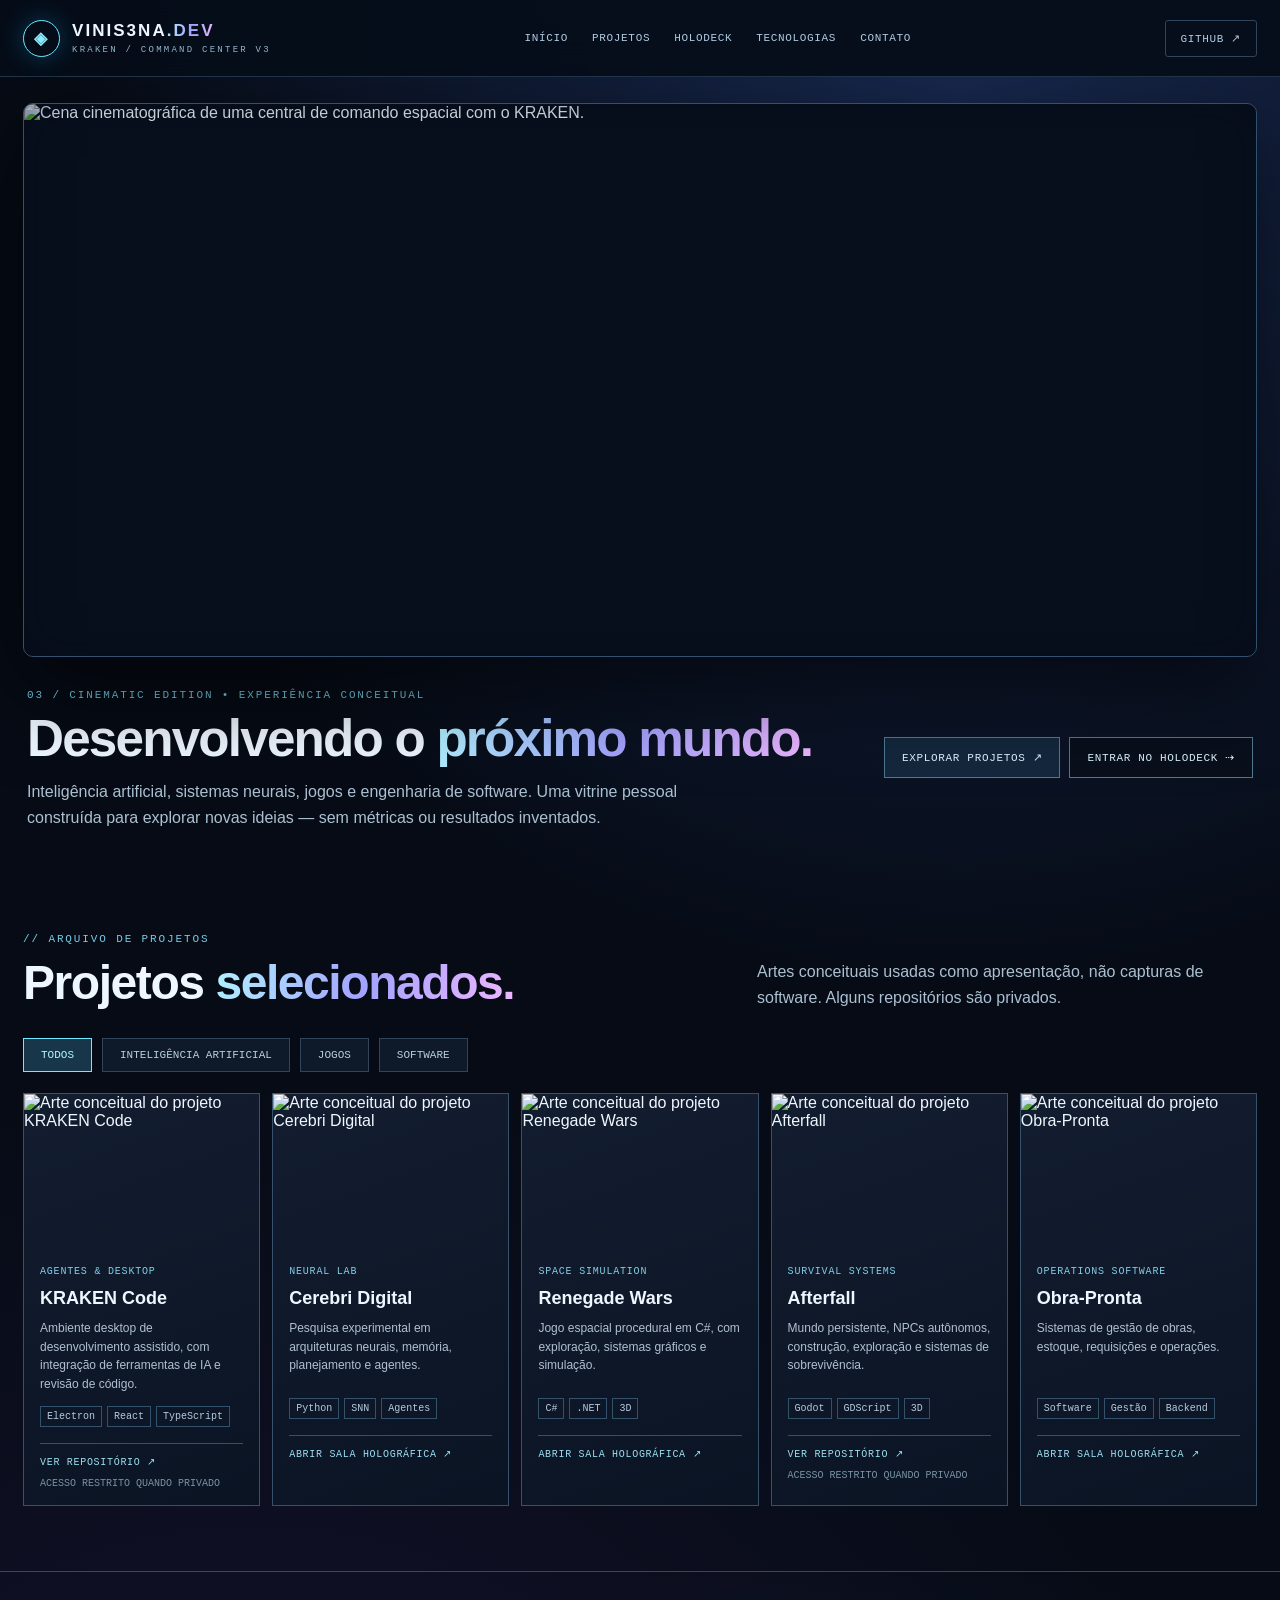
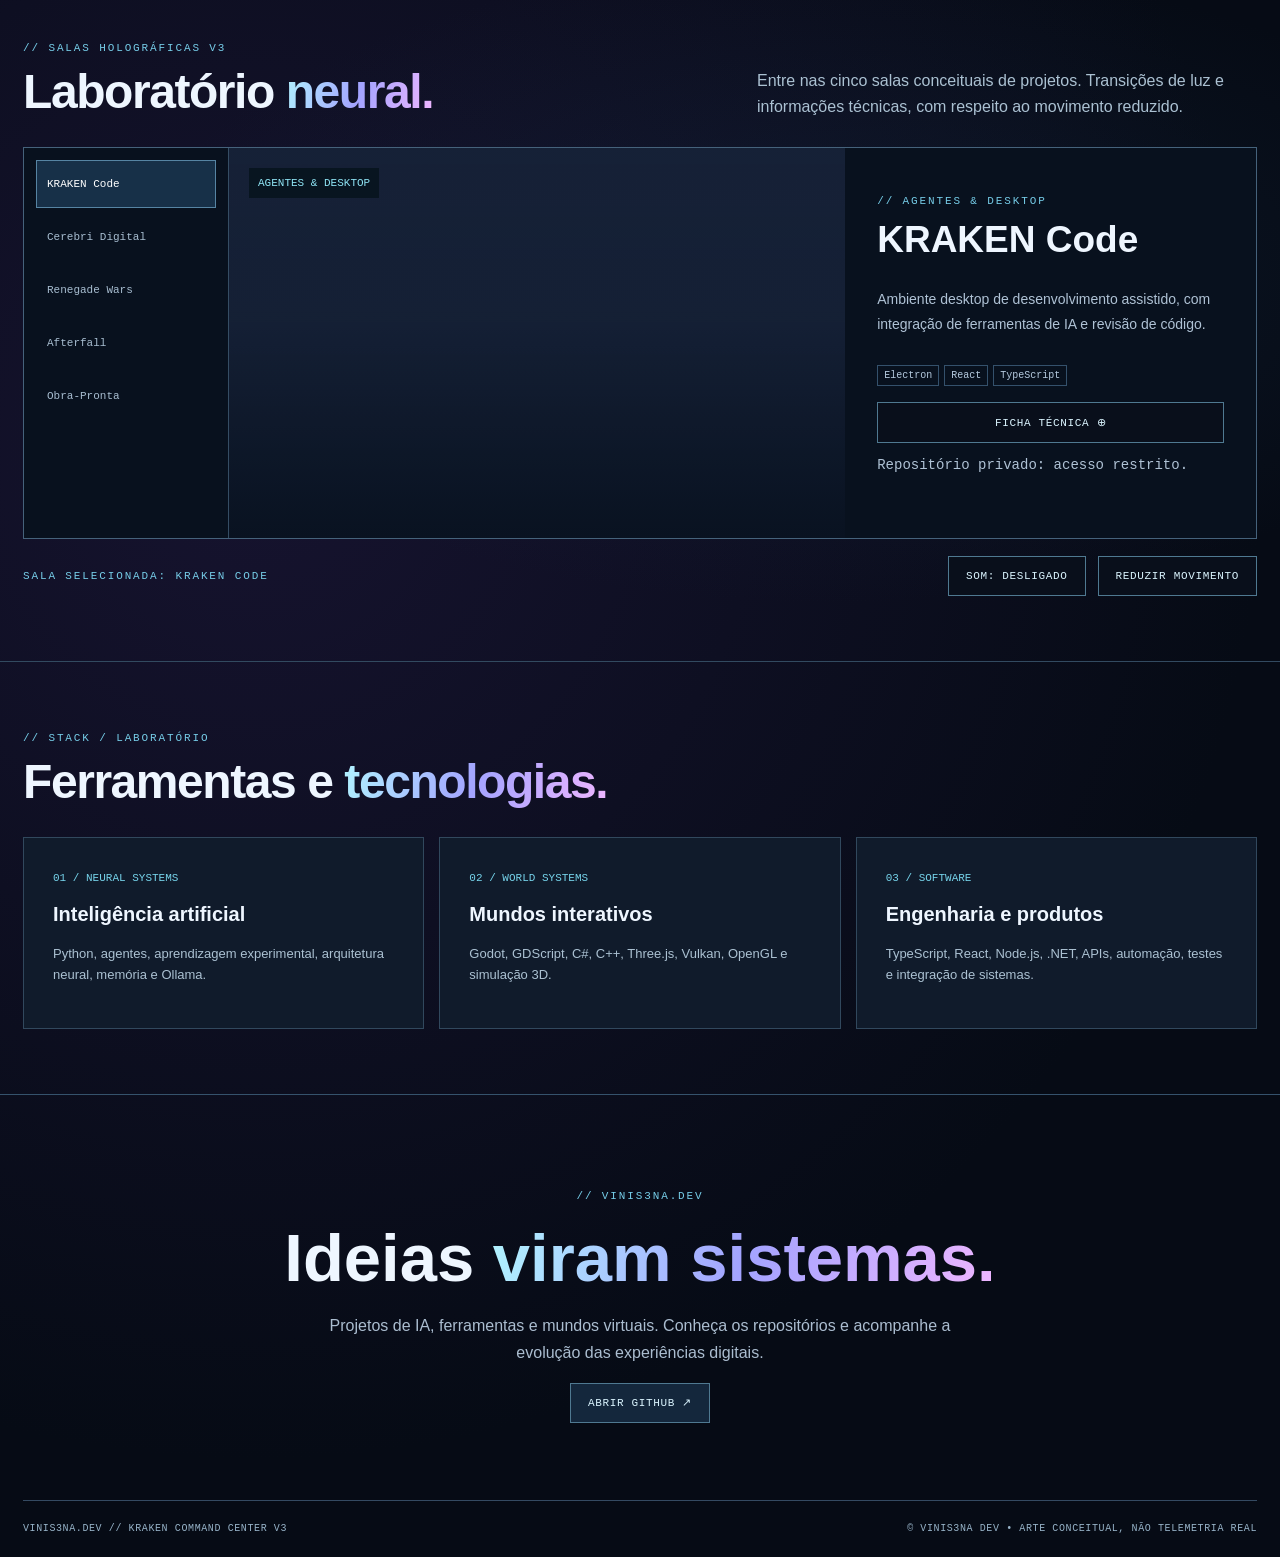
==== docs/index.html @ d43cd7e8 "feat(v3): publish cinematic command center site in isolated docs folder" ====
<!doctype html>
<html lang="pt-BR">
<head>
<meta charset="utf-8"><meta name="viewport" content="width=device-width,initial-scale=1">
<meta name="theme-color" content="#050a14">
<meta name="description" content="VINIS3NA.DEV — KRAKEN Command Center V3. Inteligência artificial, software e mundos 3D.">
<meta property="og:title" content="VINIS3NA.DEV // KRAKEN Command Center V3">
<meta property="og:description" content="Portfólio cinematográfico: IA, sistemas neurais, jogos e software.">
<title>VINIS3NA.DEV // KRAKEN Command Center V3</title>
<style>
:root{color-scheme:dark;--bg:#060b15;--glass:#0d1726e9;--edge:#30445c;--ink:#eef6ff;--muted:#abc1d2;--a:#6ceaff;--b:#af84ff;--mono:ui-monospace,SFMono-Regular,Consolas,monospace}
*{box-sizing:border-box}html{scroll-behavior:smooth}body{margin:0;font-family:Inter,Segoe UI,Arial,sans-serif;color:var(--ink);background:radial-gradient(circle at 75% 3%,#182950 0,transparent 28%),radial-gradient(circle at 20% 65%,#16132f,transparent 44%),var(--bg);overflow-x:hidden}a{color:inherit;text-decoration:none}button,input{font:inherit}button{cursor:pointer}button:focus-visible,a:focus-visible,input:focus-visible{outline:2px solid var(--a);outline-offset:4px}img{display:block;max-width:100%}.wrap{max-width:1240px;width:calc(100% - 46px);margin:auto}.skip{position:absolute;left:-10000px;top:0}.skip:focus{left:16px;top:16px;background:#182e40;z-index:50;padding:10px}.topbar{position:sticky;top:0;z-index:20;border-bottom:1px solid #3d5e7c7a;background:#060d19ed;backdrop-filter:blur(18px)}.bar{height:76px;display:flex;align-items:center;justify-content:space-between;gap:16px}.brand{display:flex;align-items:center;gap:12px;letter-spacing:.12em;font-weight:800;font-size:17px}.brandmark{width:37px;height:37px;border:1px solid var(--a);border-radius:50%;display:grid;place-items:center;color:#8aecff;box-shadow:0 0 23px #129bcf55}.brand small{display:block;font:9px var(--mono);letter-spacing:.25em;color:#93b5cb;margin-top:4px}.links{display:flex;align-items:center;gap:24px}.links a,.ghlink{font:11px var(--mono);letter-spacing:.06em;color:#b1cbe1}.links a:hover,.ghlink:hover{color:var(--a)}.ghlink{border:1px solid var(--edge);border-radius:3px;padding:11px 15px}.mobilemenu{display:none;background:transparent;border:1px solid var(--edge);color:var(--ink);padding:9px 12px}.intro{position:relative;padding:26px 0 0}.hero-art{position:relative;overflow:hidden;border:1px solid #325070;border-radius:10px;background:#070f1d;box-shadow:0 30px 90px #0009}.hero-art img{width:100%;height:auto;object-fit:cover}.hero-art:after{content:"";position:absolute;pointer-events:none;inset:0;box-shadow:inset 0 0 45px #05091688}.scanner{position:absolute;top:0;height:2px;left:-30%;width:30%;background:linear-gradient(90deg,transparent,#9ceaff,transparent);filter:drop-shadow(0 0 10px #83eaff);animation:scan 9s linear infinite;opacity:.7}@keyframes scan{to{left:110%}}.hero-description{display:flex;gap:28px;align-items:center;justify-content:space-between;padding:27px 4px 32px}.overline{font:11px var(--mono);color:#76cde8;letter-spacing:.17em}.hero-description h1{font-size:clamp(27px,4vw,53px);line-height:1.07;margin:10px 0 12px;letter-spacing:-.035em}.gradient{background:linear-gradient(105deg,#b1f3ff,#a3a3ff,#efb6ff);color:transparent;background-clip:text}.hero-description p{color:var(--muted);max-width:660px;line-height:1.65;margin:0}.buttons{display:flex;gap:9px;flex-shrink:0;flex-wrap:wrap}.btn{border:1px solid #4f7991;color:#dbf5ff;background:#14273c;padding:13px 17px;font:11px var(--mono);letter-spacing:.06em;transition:background .2s,transform .2s}.btn:hover{background:#26435f;transform:translateY(-2px)}.btn.secondary{background:#090f1b}.section{padding:65px 0}.section-heading{display:flex;align-items:end;justify-content:space-between;gap:20px;margin-bottom:28px}.section-heading h2{font-size:clamp(30px,4vw,48px);margin:9px 0 0;letter-spacing:-.03em}.section-heading p{color:var(--muted);max-width:500px;line-height:1.6;margin:0}.filters{display:flex;flex-wrap:wrap;gap:10px;margin-bottom:21px}.filter{background:#0e1a2a;border:1px solid var(--edge);color:#b9cfdd;font:11px var(--mono);padding:10px 17px}.filter.active{border-color:var(--a);color:#b6f6ff;background:#17364a}.projects{display:grid;grid-template-columns:repeat(5,minmax(0,1fr));gap:12px}.project{min-width:0;border:1px solid #35516c;background:linear-gradient(160deg,#131d30,#0b1423);overflow:hidden;transition:transform .4s,border-color .4s,box-shadow .4s}.project:hover{transform:translateY(-8px);border-color:#85c9ed;box-shadow:0 18px 55px #0009}.project[hidden]{display:none}.project img{height:150px;width:100%;object-fit:cover;object-position:center 25%;filter:saturate(.88);transition:transform 1s}.project:hover img{transform:scale(1.045)}.pcontent{padding:16px}.pcontent small{font:10px var(--mono);color:#83cde6;letter-spacing:.08em}.pcontent h3{font-size:18px;line-height:1.15;margin:10px 0}.pcontent p{min-height:66px;font-size:12px;line-height:1.55;color:#b0c0d0;margin:0}.tags{display:flex;gap:5px;flex-wrap:wrap;margin:13px 0 16px}.tags span{font:10px var(--mono);border:1px solid #34516c;padding:4px 6px;color:#b6cbe0}.projaction{display:block;width:100%;border:0;border-top:1px solid #375065;padding:12px 0 0;text-align:left;color:#9bdef1;background:transparent;font:10px var(--mono);letter-spacing:.07em}.projaction:hover{color:white}.notice{color:#7892a4;font:10px var(--mono);margin-top:10px}.holodeck{border-block:1px solid #324a60;background:radial-gradient(ellipse at 65% 45%,#182e4a55,transparent 60%)}.lab{display:grid;grid-template-columns:205px minmax(0,1fr);border:1px solid #45627b;background:#08111e;overflow:hidden}.tabs{display:flex;flex-direction:column;padding:12px;border-right:1px solid #354d64;gap:5px}.tab{border:1px solid transparent;color:#a8bed1;text-align:left;background:transparent;padding:17px 10px;font:11px var(--mono)}.tab[aria-pressed=true]{border-color:#5684a3;background:#173048;color:white}.stage{display:grid;grid-template-columns:1.2fr .8fr;min-height:390px}.stage-art{background:#18233a center/cover;position:relative;overflow:hidden;transition:filter .6s}.stage-art:after{content:"";position:absolute;inset:0;background:linear-gradient(0deg,#08111fe8,transparent 55%);pointer-events:none}.stage-art .stamp{position:absolute;top:20px;left:20px;z-index:1;font:11px var(--mono);background:#05131cd1;padding:9px;color:#8fe5f5}.stage-copy{padding:32px;display:flex;flex-direction:column;justify-content:center}.stage-copy h3{font-size:clamp(25px,3vw,37px);margin:12px 0}.stage-copy p{font-size:14px;line-height:1.8;color:#afc2d5}.controls{margin-top:17px;display:flex;align-items:center;gap:12px;flex-wrap:wrap}.controls .overline{margin-right:auto}.techs{display:grid;grid-template-columns:repeat(3,1fr);gap:15px}.tech{background:#101b2b;border:1px solid #31485d;padding:29px}.tech h3{font-size:20px;margin:18px 0}.tech p{color:var(--muted);font-size:13px;line-height:1.6}.tech code{font:11px var(--mono);color:#76d4eb}.contact{text-align:center;padding:90px 0;border-top:1px solid #35526c}.contact h2{font-size:clamp(35px,6vw,67px);margin:16px 0}.contact p{max-width:640px;line-height:1.7;color:#abbdd0;margin:0 auto 26px}.footer{border-top:1px solid #344a62;padding:22px 0;display:flex;justify-content:space-between;gap:16px;flex-wrap:wrap;font:10px var(--mono);letter-spacing:.06em;color:#97b3c8}.dialog{background:#091422;color:var(--ink);border:1px solid #5d849f;box-shadow:0 25px 90px #000d;max-width:min(650px,calc(100vw - 30px));padding:27px}.dialog::backdrop{background:#02070de8}.dialog h2{font-size:27px}.dialog p{line-height:1.75;color:#bdd0de}.dialog li{padding:3px 0}.hidden{display:none!important}.sr{position:absolute;width:1px;height:1px;overflow:hidden;clip-path:inset(50%)}.effectoff *{animation:none!important;transition:none!important;scroll-behavior:auto!important}
@media(max-width:1100px){.projects{grid-template-columns:repeat(3,1fr)}.project img{height:190px}.pcontent p{min-height:48px}.links{gap:13px}}
@media(max-width:760px){.wrap{width:calc(100% - 28px)}.bar{height:66px}.mobilemenu{display:block}.links{display:none;position:absolute;top:66px;left:0;right:0;background:#0a1524;padding:22px;flex-direction:column;align-items:start;border-bottom:1px solid var(--edge)}.links.open{display:flex}.ghlink{display:none}.hero-description{align-items:start;flex-direction:column}.section{padding:48px 0}.projects{grid-template-columns:repeat(2,minmax(0,1fr))}.project img{height:150px}.pcontent p{min-height:70px}.section-heading{display:block}.section-heading p{margin-top:10px}.lab{grid-template-columns:1fr}.tabs{flex-direction:row;overflow:auto;border-right:0;border-bottom:1px solid #34516a}.tab{flex:0 0 auto}.stage{grid-template-columns:1fr}.stage-art{min-height:290px}.techs{grid-template-columns:1fr}}
@media(max-width:430px){.projects{grid-template-columns:1fr}.project img{height:230px}.pcontent p{min-height:auto}.buttons{width:100%}.buttons .btn{flex:1}.brand{font-size:14px}}
@media(prefers-reduced-motion:reduce){*,*:after,*:before{animation:none!important;transition:none!important;scroll-behavior:auto!important}}
</style>
</head>
<body>
<a class="skip" href="#projetos">Ir para os projetos</a>
<header class="topbar"><div class="wrap bar">
<a class="brand" href="#inicio"><span class="brandmark">◈</span><span>VINIS3NA<span class="gradient">.DEV</span><small>KRAKEN / COMMAND CENTER V3</small></span></a>
<nav class="links" id="mainnav" aria-label="Menu principal"><a href="#inicio">INÍCIO</a><a href="#projetos">PROJETOS</a><a href="#laboratorio">HOLODECK</a><a href="#tecnologias">TECNOLOGIAS</a><a href="#contato">CONTATO</a></nav>
<a class="ghlink" href="https://github.com/vinis3na-dev" rel="noopener noreferrer" target="_blank">GITHUB ↗</a>
<button class="mobilemenu" id="mobilemenu" aria-expanded="false" aria-controls="mainnav">☰ <span class="sr">Abrir menu</span></button>
</div></header>
<main>
<section id="inicio" class="intro wrap">
<div class="hero-art"><img src="https://raw.githubusercontent.com/vinis3na-dev/vinis3na-dev/main/assets/command-center-hero.jpg" alt="Cena cinematográfica de uma central de comando espacial com o KRAKEN." width="1920" height="860"><span class="scanner" aria-hidden="true"></span></div>
<div class="hero-description"><div><span class="overline">03 / CINEMATIC EDITION • EXPERIÊNCIA CONCEITUAL</span><h1>Desenvolvendo o <span class="gradient">próximo mundo.</span></h1><p>Inteligência artificial, sistemas neurais, jogos e engenharia de software. Uma vitrine pessoal construída para explorar novas ideias — sem métricas ou resultados inventados.</p></div><div class="buttons"><a class="btn" href="#projetos">EXPLORAR PROJETOS ↗</a><a class="btn secondary" href="#laboratorio">ENTRAR NO HOLODECK ⇢</a></div></div>
</section>
<section id="projetos" class="section wrap">
<div class="section-heading"><div><span class="overline">// ARQUIVO DE PROJETOS</span><h2>Projetos <span class="gradient">selecionados.</span></h2></div><p>Artes conceituais usadas como apresentação, não capturas de software. Alguns repositórios são privados.</p></div>
<div class="filters" role="group" aria-label="Filtrar projetos"><button class="filter active" data-filter="todos" aria-pressed="true">TODOS</button><button class="filter" data-filter="ia" aria-pressed="false">INTELIGÊNCIA ARTIFICIAL</button><button class="filter" data-filter="jogos" aria-pressed="false">JOGOS</button><button class="filter" data-filter="software" aria-pressed="false">SOFTWARE</button></div>
<div class="projects" id="projectlist"></div>
</section>
<section id="laboratorio" class="section holodeck">
<div class="wrap"><div class="section-heading"><div><span class="overline">// SALAS HOLOGRÁFICAS V3</span><h2>Laboratório <span class="gradient">neural.</span></h2></div><p>Entre nas cinco salas conceituais de projetos. Transições de luz e informações técnicas, com respeito ao movimento reduzido.</p></div>
<div class="lab"><div class="tabs" id="labtabs" role="group" aria-label="Selecionar sala"></div><div class="stage"><div class="stage-art" id="stageart" role="img" aria-label="Arte conceitual do projeto selecionado"><span class="stamp" id="stagestamp">01 / SYSTEM</span></div><div class="stage-copy"><span class="overline" id="stagetype">AI SYSTEM</span><h3 id="stagename">KRAKEN Code</h3><p id="stagedesc"></p><div class="tags" id="stagetags"></div><button class="btn secondary" id="detailsbtn">FICHA TÉCNICA ⊕</button><p class="notice" id="stagenote"></p></div></div></div>
<div class="controls"><span class="overline" role="status" id="status">INTERFACE CONCEITUAL PRONTA</span><button class="btn secondary" id="sound" aria-pressed="false">SOM: DESLIGADO</button><button class="btn secondary" id="motion" aria-pressed="false">REDUZIR MOVIMENTO</button></div>
</div></section>
<section id="tecnologias" class="section wrap"><div class="section-heading"><div><span class="overline">// STACK / LABORATÓRIO</span><h2>Ferramentas e <span class="gradient">tecnologias.</span></h2></div></div>
<div class="techs"><div class="tech"><code>01 / NEURAL SYSTEMS</code><h3>Inteligência artificial</h3><p>Python, agentes, aprendizagem experimental, arquitetura neural, memória e Ollama.</p></div><div class="tech"><code>02 / WORLD SYSTEMS</code><h3>Mundos interativos</h3><p>Godot, GDScript, C#, C++, Three.js, Vulkan, OpenGL e simulação 3D.</p></div><div class="tech"><code>03 / SOFTWARE</code><h3>Engenharia e produtos</h3><p>TypeScript, React, Node.js, .NET, APIs, automação, testes e integração de sistemas.</p></div></div></section>
<section id="contato" class="contact"><div class="wrap"><span class="overline">// VINIS3NA.DEV</span><h2>Ideias <span class="gradient">viram sistemas.</span></h2><p>Projetos de IA, ferramentas e mundos virtuais. Conheça os repositórios e acompanhe a evolução das experiências digitais.</p><a class="btn" href="https://github.com/vinis3na-dev" target="_blank" rel="noopener noreferrer">ABRIR GITHUB ↗</a></div></section>
</main>
<footer><div class="wrap footer"><span>VINIS3NA.DEV // KRAKEN COMMAND CENTER V3</span><span>© VINIS3NA DEV • ARTE CONCEITUAL, NÃO TELEMETRIA REAL</span></div></footer>
<dialog id="details" class="dialog" aria-labelledby="dialogtitle"><button class="btn secondary" id="closedialog" style="float:right">FECHAR ×</button><span class="overline">PROJECT ARCHIVE / V3</span><h2 id="dialogtitle">Projeto</h2><p id="dialogdesc"></p><h3>Principais tecnologias</h3><ul id="dialogfacts"></ul><p class="notice" id="dialognote"></p></dialog>
<script>
(function(){
'use strict';
const root='https://raw.githubusercontent.com/vinis3na-dev/vinis3na-dev/main/assets/';
const projects=[
 {id:'kraken',title:'KRAKEN Code',kind:'AGENTES & DESKTOP',type:'ia software',img:'card-kraken-code.jpg',desc:'Ambiente desktop de desenvolvimento assistido, com integração de ferramentas de IA e revisão de código.',tags:['Electron','React','TypeScript'],url:'https://github.com/vinis3na-dev/kraken-code',note:'Repositório privado: acesso restrito.'},
 {id:'cerebri',title:'Cerebri Digital',kind:'NEURAL LAB',type:'ia',img:'card-cerebri-digital.jpg',desc:'Pesquisa experimental em arquiteturas neurais, memória, planejamento e agentes.',tags:['Python','SNN','Agentes'],note:'Arte conceitual, sem telemetria em tempo real.'},
 {id:'renegade',title:'Renegade Wars',kind:'SPACE SIMULATION',type:'jogos',img:'card-renegade-wars.jpg',desc:'Jogo espacial procedural em C#, com exploração, sistemas gráficos e simulação.',tags:['C#','.NET','3D'],note:'Arte conceitual do projeto.'},
 {id:'afterfall',title:'Afterfall',kind:'SURVIVAL SYSTEMS',type:'jogos',img:'card-afterfall.jpg',desc:'Mundo persistente, NPCs autônomos, construção, exploração e sistemas de sobrevivência.',tags:['Godot','GDScript','3D'],url:'https://github.com/vinis3na-dev/AFTERFALL',note:'Repositório privado: acesso restrito.'},
 {id:'obras',title:'Obra-Pronta',kind:'OPERATIONS SOFTWARE',type:'software',img:'card-obra-pronta.jpg',desc:'Sistemas de gestão de obras, estoque, requisições e operações.',tags:['Software','Gestão','Backend'],note:'Arte conceitual do projeto.'}
];
const e=id=>document.getElementById(id);
const tags=p=>p.tags.map(t=>'<span>'+t+'</span>').join('');
const list=e('projectlist'), tabs=e('labtabs'), stage=e('stageart'), modal=e('details');
let current=projects[0],audio=null,sound=false,reduce=window.matchMedia('(prefers-reduced-motion: reduce)').matches;
const button=(name,label,action)=>{const b=document.createElement('button');b.className=name;b.textContent=label;b.addEventListener('click',action);return b;};
function pick(p){
 current=p;for(const t of tabs.querySelectorAll('.tab'))t.setAttribute('aria-pressed',String(t.dataset.id===p.id));
 stage.style.backgroundImage='linear-gradient(0deg,#04101e44,#04101e1f),url("'+root+p.img+'")';stage.setAttribute('aria-label','Arte conceitual: '+p.title);
 e('stagestamp').textContent=p.kind;e('stagetype').textContent='// '+p.kind;e('stagename').textContent=p.title;e('stagedesc').textContent=p.desc;e('stagetags').innerHTML=tags(p);e('stagenote').textContent=p.note;
 e('status').textContent='SALA SELECIONADA: '+p.title.toUpperCase();beep(420);
}
function beep(freq){if(!sound)return;try{audio=audio||new (window.AudioContext||window.webkitAudioContext)();const osc=audio.createOscillator(),gain=audio.createGain();osc.type='sine';osc.frequency.value=freq;gain.gain.setValueAtTime(.0001,audio.currentTime);gain.gain.exponentialRampToValueAtTime(.024,audio.currentTime+.02);gain.gain.exponentialRampToValueAtTime(.0001,audio.currentTime+.13);osc.connect(gain);gain.connect(audio.destination);osc.start();osc.stop(audio.currentTime+.14)}catch(_){}}
for(const p of projects){
 const card=document.createElement('article');card.className='project';card.dataset.type=p.type;
 const link=p.url?'<a class="projaction" href="'+p.url+'" target="_blank" rel="noopener noreferrer">VER REPOSITÓRIO ↗</a><div class="notice">ACESSO RESTRITO QUANDO PRIVADO</div>':'<button type="button" class="projaction" data-room="'+p.id+'">ABRIR SALA HOLOGRÁFICA ↗</button>';
 card.innerHTML='<img src="'+root+p.img+'" alt="Arte conceitual do projeto '+p.title+'" loading="lazy"><div class="pcontent"><small>'+p.kind+'</small><h3>'+p.title+'</h3><p>'+p.desc+'</p><div class="tags">'+tags(p)+'</div>'+link+'</div>';
 list.appendChild(card);
 const tab=button('tab',p.title,()=>pick(p));tab.dataset.id=p.id;tab.setAttribute('aria-pressed','false');tabs.appendChild(tab);
}
list.addEventListener('click',event=>{const b=event.target.closest('[data-room]');if(!b)return;const p=projects.find(x=>x.id===b.dataset.room);if(p){pick(p);e('laboratorio').scrollIntoView({behavior:reduce?'auto':'smooth'})}});
for(const b of document.querySelectorAll('.filter'))b.addEventListener('click',()=>{const t=b.dataset.filter;for(const x of document.querySelectorAll('.filter')){x.classList.toggle('active',x===b);x.setAttribute('aria-pressed',String(x===b))}for(const c of list.children)c.hidden=t!=='todos'&&!c.dataset.type.split(' ').includes(t)});
e('detailsbtn').addEventListener('click',()=>{e('dialogtitle').textContent=current.title;e('dialogdesc').textContent=current.desc;e('dialogfacts').replaceChildren(...current.tags.map(t=>{const li=document.createElement('li');li.textContent=t;return li}));e('dialognote').textContent=current.note;modal.showModal();beep(570)});
e('closedialog').addEventListener('click',()=>modal.close());modal.addEventListener('click',event=>{if(event.target===modal)modal.close()});
e('sound').addEventListener('click',()=>{sound=!sound;e('sound').textContent='SOM: '+(sound?'LIGADO':'DESLIGADO');e('sound').setAttribute('aria-pressed',String(sound));beep(510)});
function setMotion(v){reduce=v;document.body.classList.toggle('effectoff',v);e('motion').textContent=v?'MOVIMENTO REDUZIDO':'REDUZIR MOVIMENTO';e('motion').setAttribute('aria-pressed',String(v))}
e('motion').addEventListener('click',()=>setMotion(!reduce));setMotion(reduce);
e('mobilemenu').addEventListener('click',()=>{const nav=e('mainnav');const opened=nav.classList.toggle('open');e('mobilemenu').setAttribute('aria-expanded',String(opened))});
for(const a of e('mainnav').querySelectorAll('a'))a.addEventListener('click',()=>{e('mainnav').classList.remove('open');e('mobilemenu').setAttribute('aria-expanded','false')});
pick(projects[0]);
})();
</script>
</body>
</html>
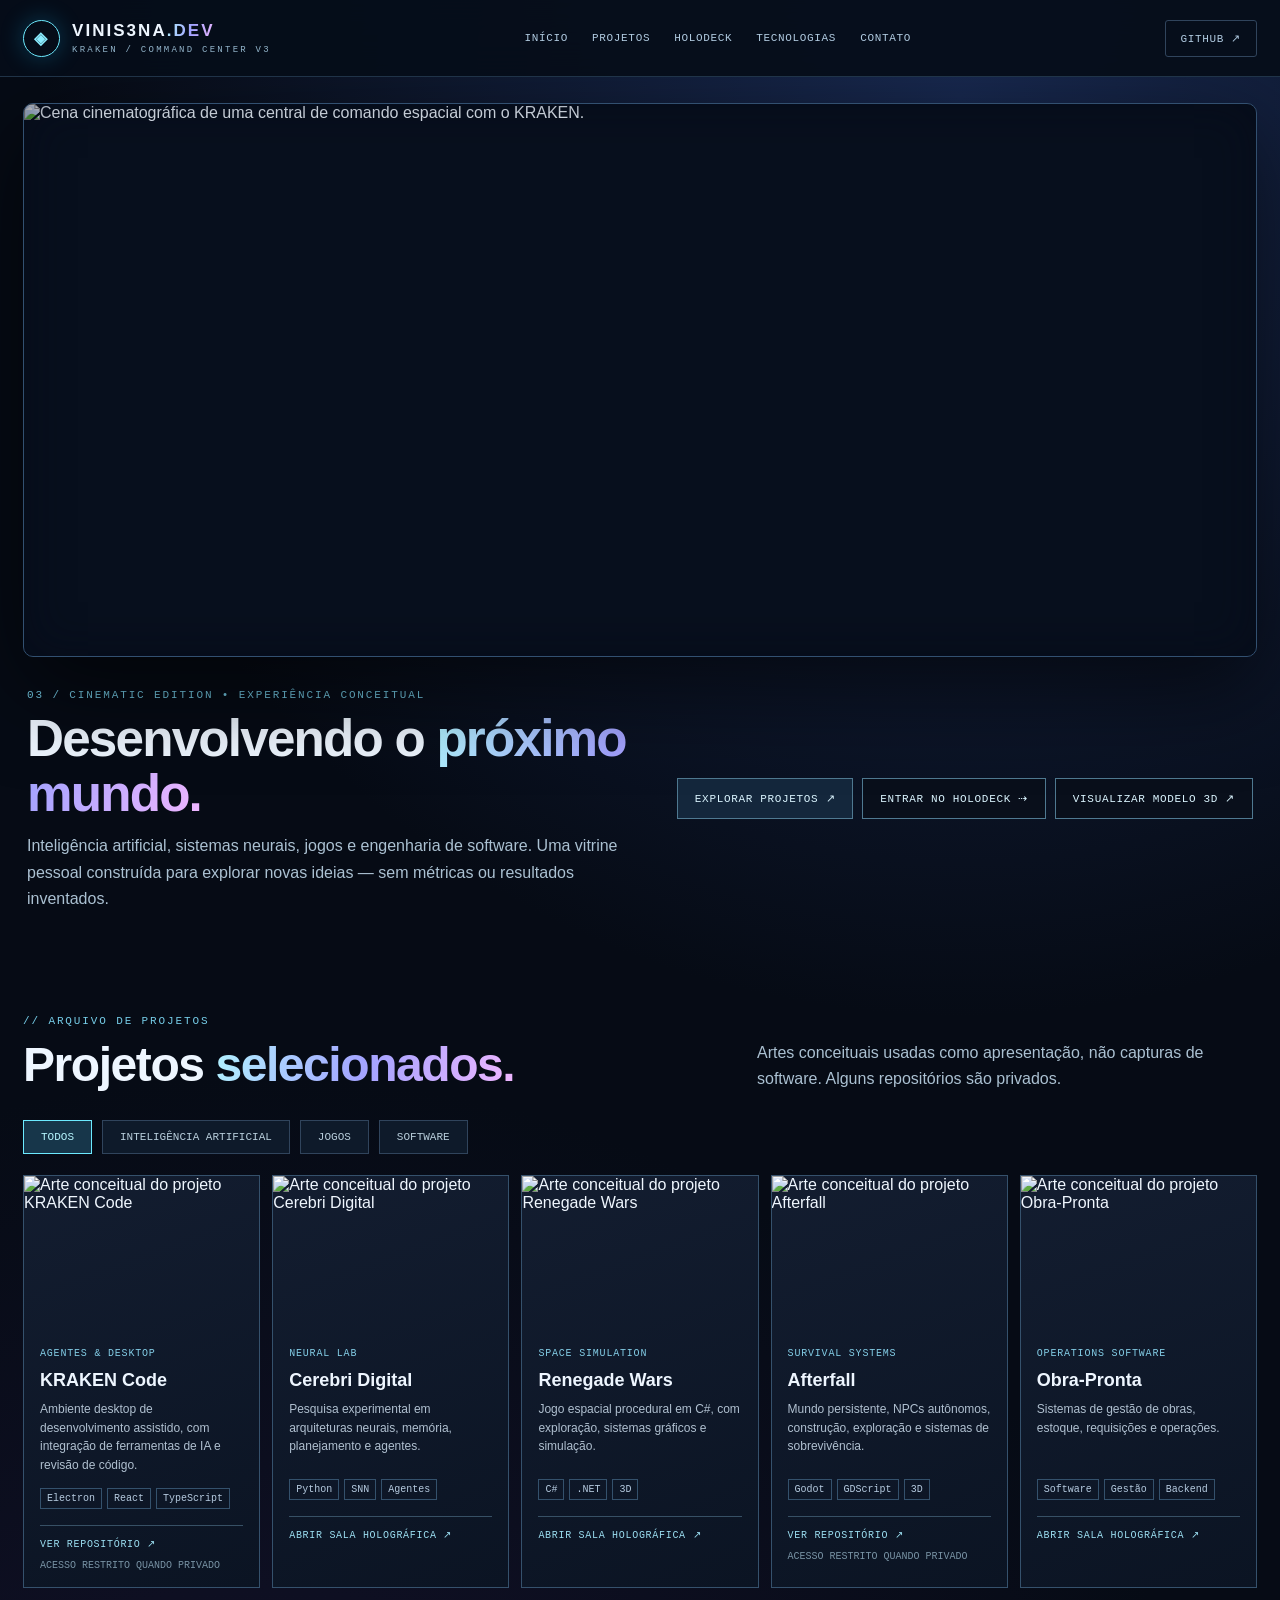
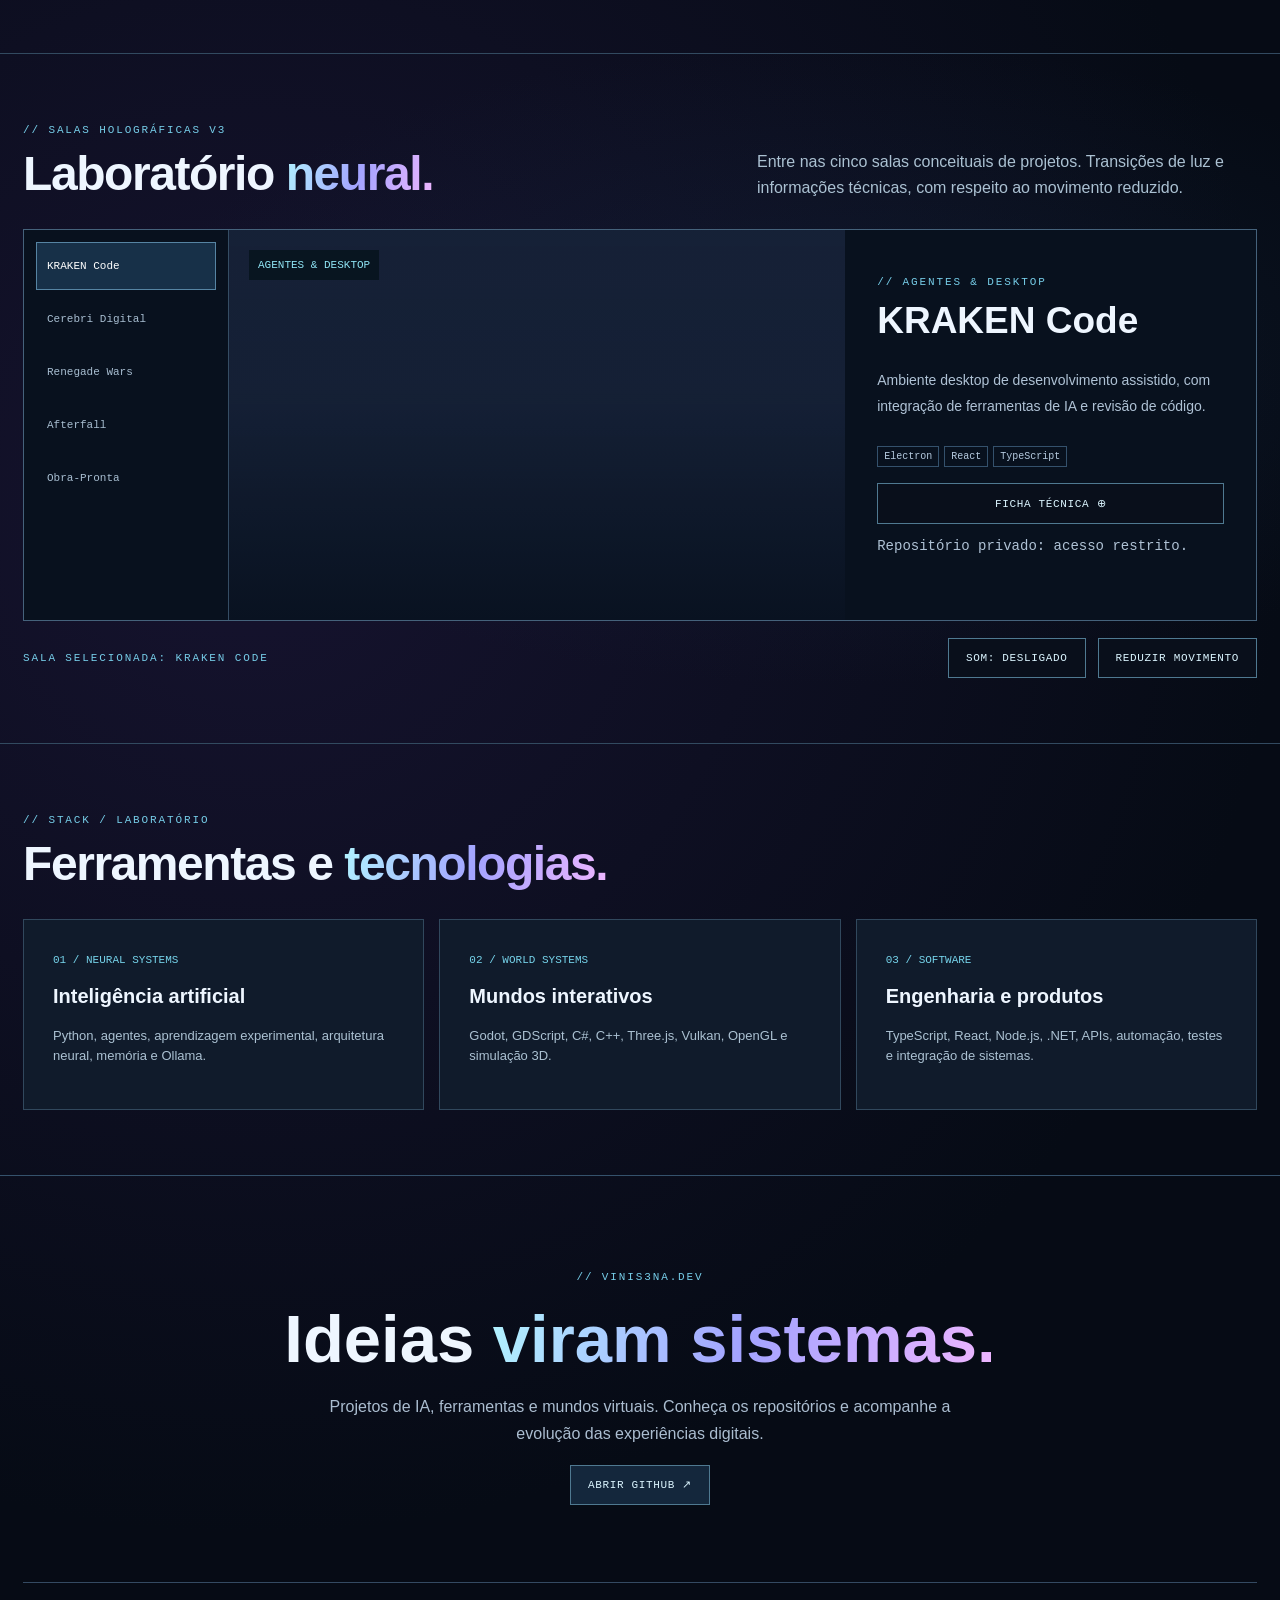
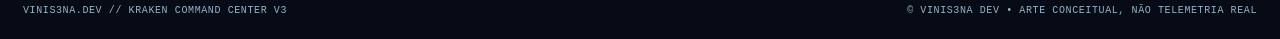
==== commit 2c43d7d6: "feat(v3): restore optional procedural 3D Kraken viewer with graceful fallback" ====
--- a/docs/index.html
+++ b/docs/index.html
@@ -14,6 +14,8 @@
 @media(max-width:760px){.wrap{width:calc(100% - 28px)}.bar{height:66px}.mobilemenu{display:block}.links{display:none;position:absolute;top:66px;left:0;right:0;background:#0a1524;padding:22px;flex-direction:column;align-items:start;border-bottom:1px solid var(--edge)}.links.open{display:flex}.ghlink{display:none}.hero-description{align-items:start;flex-direction:column}.section{padding:48px 0}.projects{grid-template-columns:repeat(2,minmax(0,1fr))}.project img{height:150px}.pcontent p{min-height:70px}.section-heading{display:block}.section-heading p{margin-top:10px}.lab{grid-template-columns:1fr}.tabs{flex-direction:row;overflow:auto;border-right:0;border-bottom:1px solid #34516a}.tab{flex:0 0 auto}.stage{grid-template-columns:1fr}.stage-art{min-height:290px}.techs{grid-template-columns:1fr}}
 @media(max-width:430px){.projects{grid-template-columns:1fr}.project img{height:230px}.pcontent p{min-height:auto}.buttons{width:100%}.buttons .btn{flex:1}.brand{font-size:14px}}
 @media(prefers-reduced-motion:reduce){*,*:after,*:before{animation:none!important;transition:none!important;scroll-behavior:auto!important}}
+
+.viewer3d{background:#071321;color:#eaf4ff;border:1px solid #6086a4;box-shadow:0 24px 85px #000d;width:min(900px,calc(100vw - 24px));padding:20px;max-height:93vh}.viewer3d::backdrop{background:#010612e8;backdrop-filter:blur(10px)}.viewertop{display:flex;align-items:center;justify-content:space-between;gap:12px}.viewer3d h2{font-size:23px;margin:13px 0}.viewer3d p{color:#abc3d7;line-height:1.6;font-size:13px}.viewer3d canvas{display:block;width:100%;aspect-ratio:16 / 9;background:radial-gradient(ellipse at 50% 48%,#152541,#050a14 72%);border:1px solid #334e69;touch-action:pan-y}
 </style>
 </head>
 <body>
@@ -27,7 +29,7 @@
 <main>
 <section id="inicio" class="intro wrap">
 <div class="hero-art"><img src="https://raw.githubusercontent.com/vinis3na-dev/vinis3na-dev/main/assets/command-center-hero.jpg" alt="Cena cinematográfica de uma central de comando espacial com o KRAKEN." width="1920" height="860"><span class="scanner" aria-hidden="true"></span></div>
-<div class="hero-description"><div><span class="overline">03 / CINEMATIC EDITION • EXPERIÊNCIA CONCEITUAL</span><h1>Desenvolvendo o <span class="gradient">próximo mundo.</span></h1><p>Inteligência artificial, sistemas neurais, jogos e engenharia de software. Uma vitrine pessoal construída para explorar novas ideias — sem métricas ou resultados inventados.</p></div><div class="buttons"><a class="btn" href="#projetos">EXPLORAR PROJETOS ↗</a><a class="btn secondary" href="#laboratorio">ENTRAR NO HOLODECK ⇢</a></div></div>
+<div class="hero-description"><div><span class="overline">03 / CINEMATIC EDITION • EXPERIÊNCIA CONCEITUAL</span><h1>Desenvolvendo o <span class="gradient">próximo mundo.</span></h1><p>Inteligência artificial, sistemas neurais, jogos e engenharia de software. Uma vitrine pessoal construída para explorar novas ideias — sem métricas ou resultados inventados.</p></div><div class="buttons"><a class="btn" href="#projetos">EXPLORAR PROJETOS ↗</a><a class="btn secondary" href="#laboratorio">ENTRAR NO HOLODECK ⇢</a><button type="button" class="btn secondary" id="threebtn">VISUALIZAR MODELO 3D ↗</button></div></div>
 </section>
 <section id="projetos" class="section wrap">
 <div class="section-heading"><div><span class="overline">// ARQUIVO DE PROJETOS</span><h2>Projetos <span class="gradient">selecionados.</span></h2></div><p>Artes conceituais usadas como apresentação, não capturas de software. Alguns repositórios são privados.</p></div>
@@ -87,5 +89,48 @@
 pick(projects[0]);
 })();
 </script>
+
+<dialog class="viewer3d" id="viewer3d" aria-labelledby="viewertitle"><div class="viewertop"><span class="overline">KRAKEN / 3D CONCEPT DEMO</span><button type="button" class="btn secondary" id="close3d">FECHAR ×</button></div><h2 id="viewertitle">KRAKEN — modelo procedural experimental</h2><canvas id="viewerCanvas" aria-label="Visualização tridimensional conceitual do KRAKEN"></canvas><p id="viewermsg" role="status">Modelo experimental, não uma reprodução da arte cinematográfica. Movimento desativado para quem prefere movimento reduzido.</p></dialog>
+<script type="module">
+const openButton=document.getElementById('threebtn'), viewer=document.getElementById('viewer3d'), closeButton=document.getElementById('close3d'), canvas=document.getElementById('viewerCanvas'), message=document.getElementById('viewermsg');
+let running=false,frame=0,renderer=null,clock=null;
+closeButton.addEventListener('click',()=>viewer.close());
+viewer.addEventListener('close',()=>{running=false;cancelAnimationFrame(frame)});
+viewer.addEventListener('click',ev=>{if(ev.target===viewer)viewer.close()});
+openButton.addEventListener('click',async()=>{
+ viewer.showModal();message.textContent='Carregando modelo tridimensional experimental…';
+ if(renderer){running=true;window.dispatchEvent(new Event('kraken3d:resume'));return}
+ try{
+  const T=await import('https://cdn.jsdelivr.net/npm/three@0.166.1/build/three.module.js');
+  renderer=new T.WebGLRenderer({canvas,antialias:true,alpha:true,powerPreference:'low-power'});
+  renderer.setPixelRatio(Math.min(devicePixelRatio||1,2));renderer.setSize(800,450,false);renderer.outputColorSpace=T.SRGBColorSpace;
+  const scene=new T.Scene(),camera=new T.PerspectiveCamera(39,800/450,.1,100);camera.position.set(0,1.0,7.6);
+  scene.add(new T.AmbientLight(0x355c8a,2.3));
+  const key=new T.PointLight(0x65d8ff,70,15);key.position.set(-3,3,4);scene.add(key);
+  const rim=new T.PointLight(0x9f65ff,65,16);rim.position.set(3,1,-2);scene.add(rim);
+  const gold=new T.MeshStandardMaterial({color:0x15223c,metalness:.85,roughness:.24});
+  const glow=new T.MeshStandardMaterial({color:0x1cd6ff,emissive:0x06aaff,emissiveIntensity:2.5,metalness:.5,roughness:.22});
+  const violet=new T.MeshStandardMaterial({color:0x9150e7,emissive:0x6235a6,emissiveIntensity:.8,metalness:.6,roughness:.28});
+  const group=new T.Group();scene.add(group);
+  const head=new T.Mesh(new T.SphereGeometry(1.04,48,32),gold);head.scale.set(1.08,.94,.98);head.position.y=.42;group.add(head);
+  const capsule=new T.Mesh(new T.SphereGeometry(.62,32,24),gold);capsule.position.y=-.61;group.add(capsule);
+  for(const x of [-.37,.37]){const e=new T.Mesh(new T.SphereGeometry(.20,32,24),glow);e.position.set(x,.38,.92);group.add(e);const ring=new T.Mesh(new T.TorusGeometry(.29,.042,8,48),violet);ring.position.copy(e.position);ring.position.z-=.08;group.add(ring)}
+  const tentacles=[];
+  for(let i=0;i<8;i++){const a=i*Math.PI/4;
+   const points=[];for(let j=0;j<=20;j++){const t=j/20;points.push(new T.Vector3(Math.cos(a)*(0.34+2*t)+Math.sin(t*5+i)*.08,-.53-0.9*Math.sin(t*Math.PI/1.4)+.3*t,Math.sin(a)*(0.34+1.45*t)+.2*t));}
+   const path=new T.CatmullRomCurve3(points);const mesh=new T.Mesh(new T.TubeGeometry(path,48,.105,10,false),i%2?violet:gold);group.add(mesh);tentacles.push(mesh);
+  }
+  const ring=new T.Mesh(new T.TorusGeometry(2.25,.025,10,120),glow);ring.rotation.x=Math.PI/2.3;ring.position.y=-1.5;scene.add(ring);
+  const ring2=new T.Mesh(new T.TorusGeometry(1.85,.016,8,120),violet);ring2.rotation.x=Math.PI/2;ring2.position.y=-1.49;scene.add(ring2);
+  const particles=[];const starMaterial=new T.MeshBasicMaterial({color:0x74ddff});
+  for(let i=0;i<55;i++){const star=new T.Mesh(new T.SphereGeometry(.012,5,5),starMaterial);star.position.set((Math.random()-.5)*15,(Math.random()-.5)*7,-3-Math.random()*5);scene.add(star);particles.push(star)}
+  const motion=window.matchMedia('(prefers-reduced-motion: reduce)');
+  let pointerX=0;canvas.addEventListener('pointermove',e=>{const r=canvas.getBoundingClientRect();pointerX=((e.clientX-r.left)/r.width-.5)*2});
+  clock=new T.Clock();message.textContent='Modelo 3D demonstrativo • arraste o cursor para orientar • efeitos sonoros não ativados';
+  function render(){if(!running||!viewer.open)return;const t=clock.getElapsedTime();if(!motion.matches){group.rotation.y+=(pointerX*.3-group.rotation.y)*.04;group.position.y=Math.sin(t*.8)*.09;ring.rotation.z=t*.065;ring2.rotation.z=-t*.08}else{group.rotation.y=0;group.position.y=0}renderer.render(scene,camera);frame=requestAnimationFrame(render)}
+  window.addEventListener('kraken3d:resume',()=>{render()});running=true;render();
+ }catch(err){renderer=null;message.textContent='A visualização 3D está indisponível neste navegador ou sem acesso ao módulo externo. O restante da V3 permanece funcional.';}
+});
+</script>
 </body>
 </html>
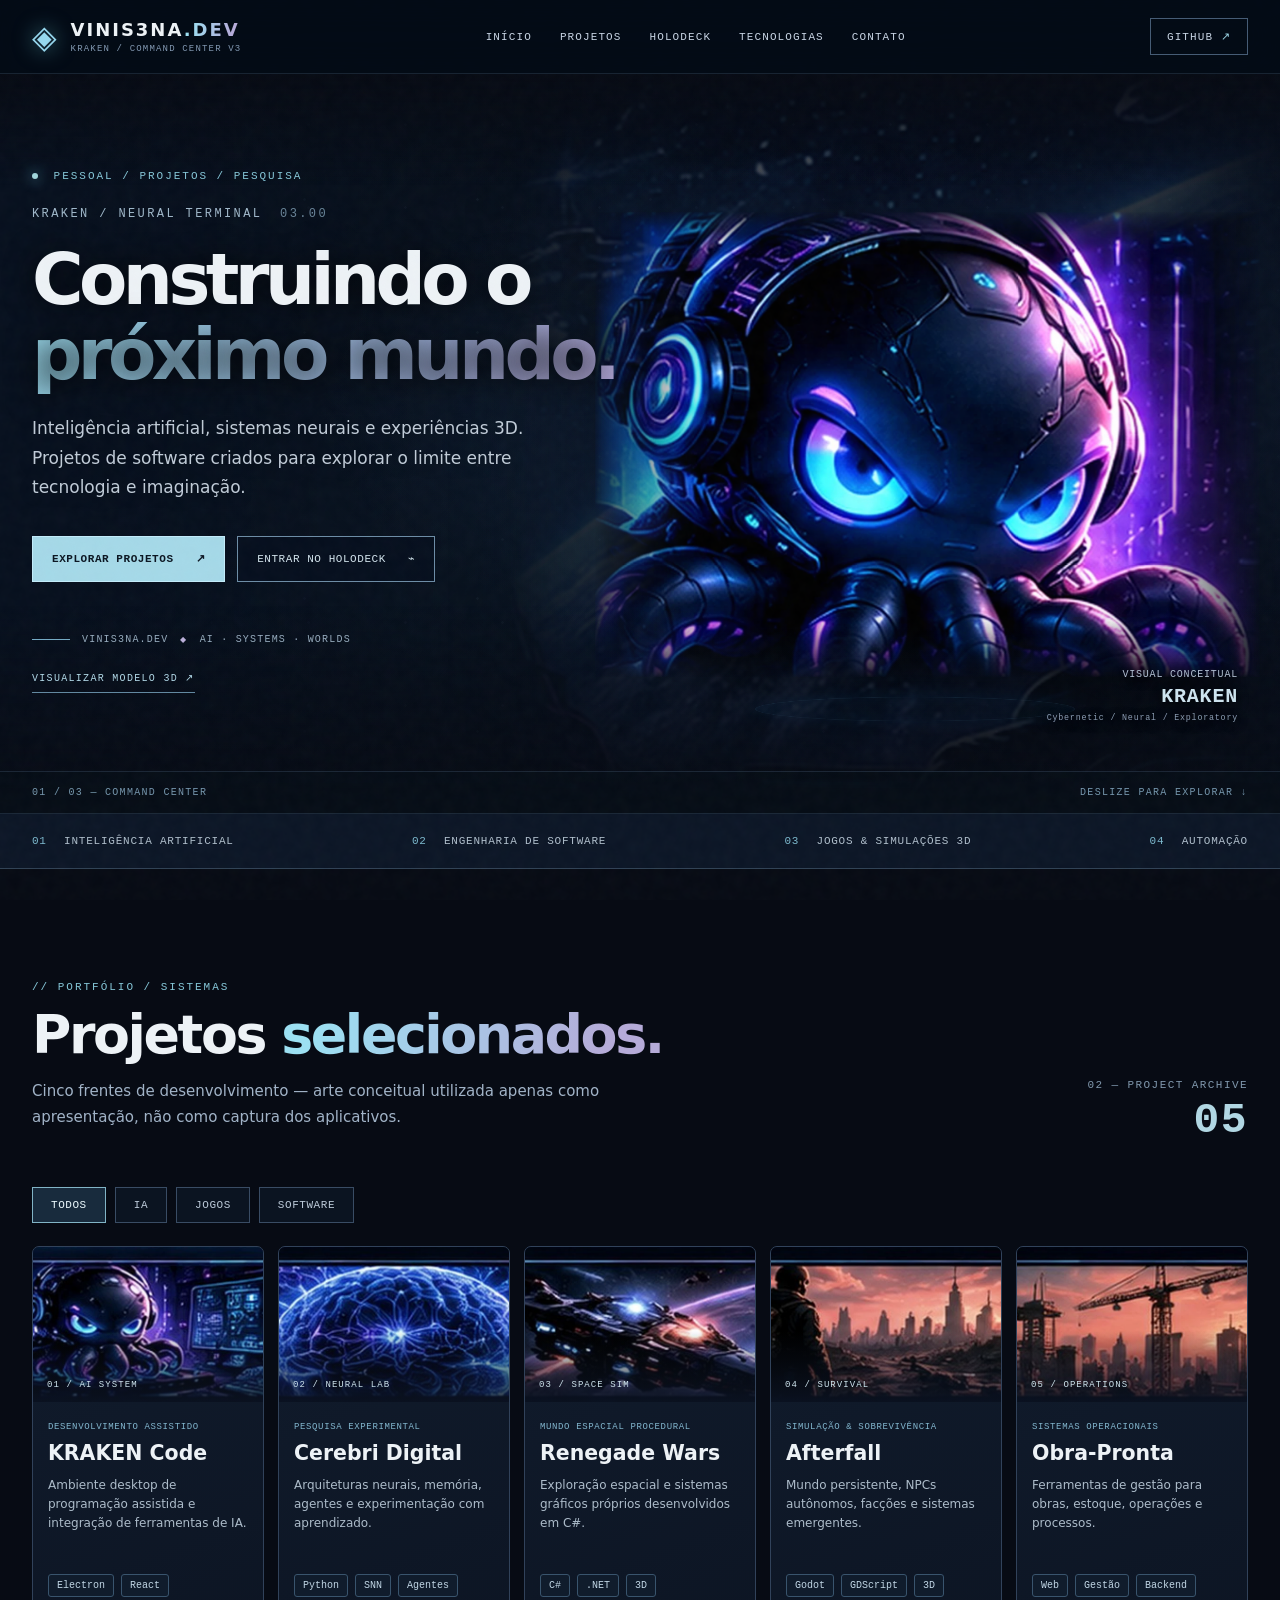
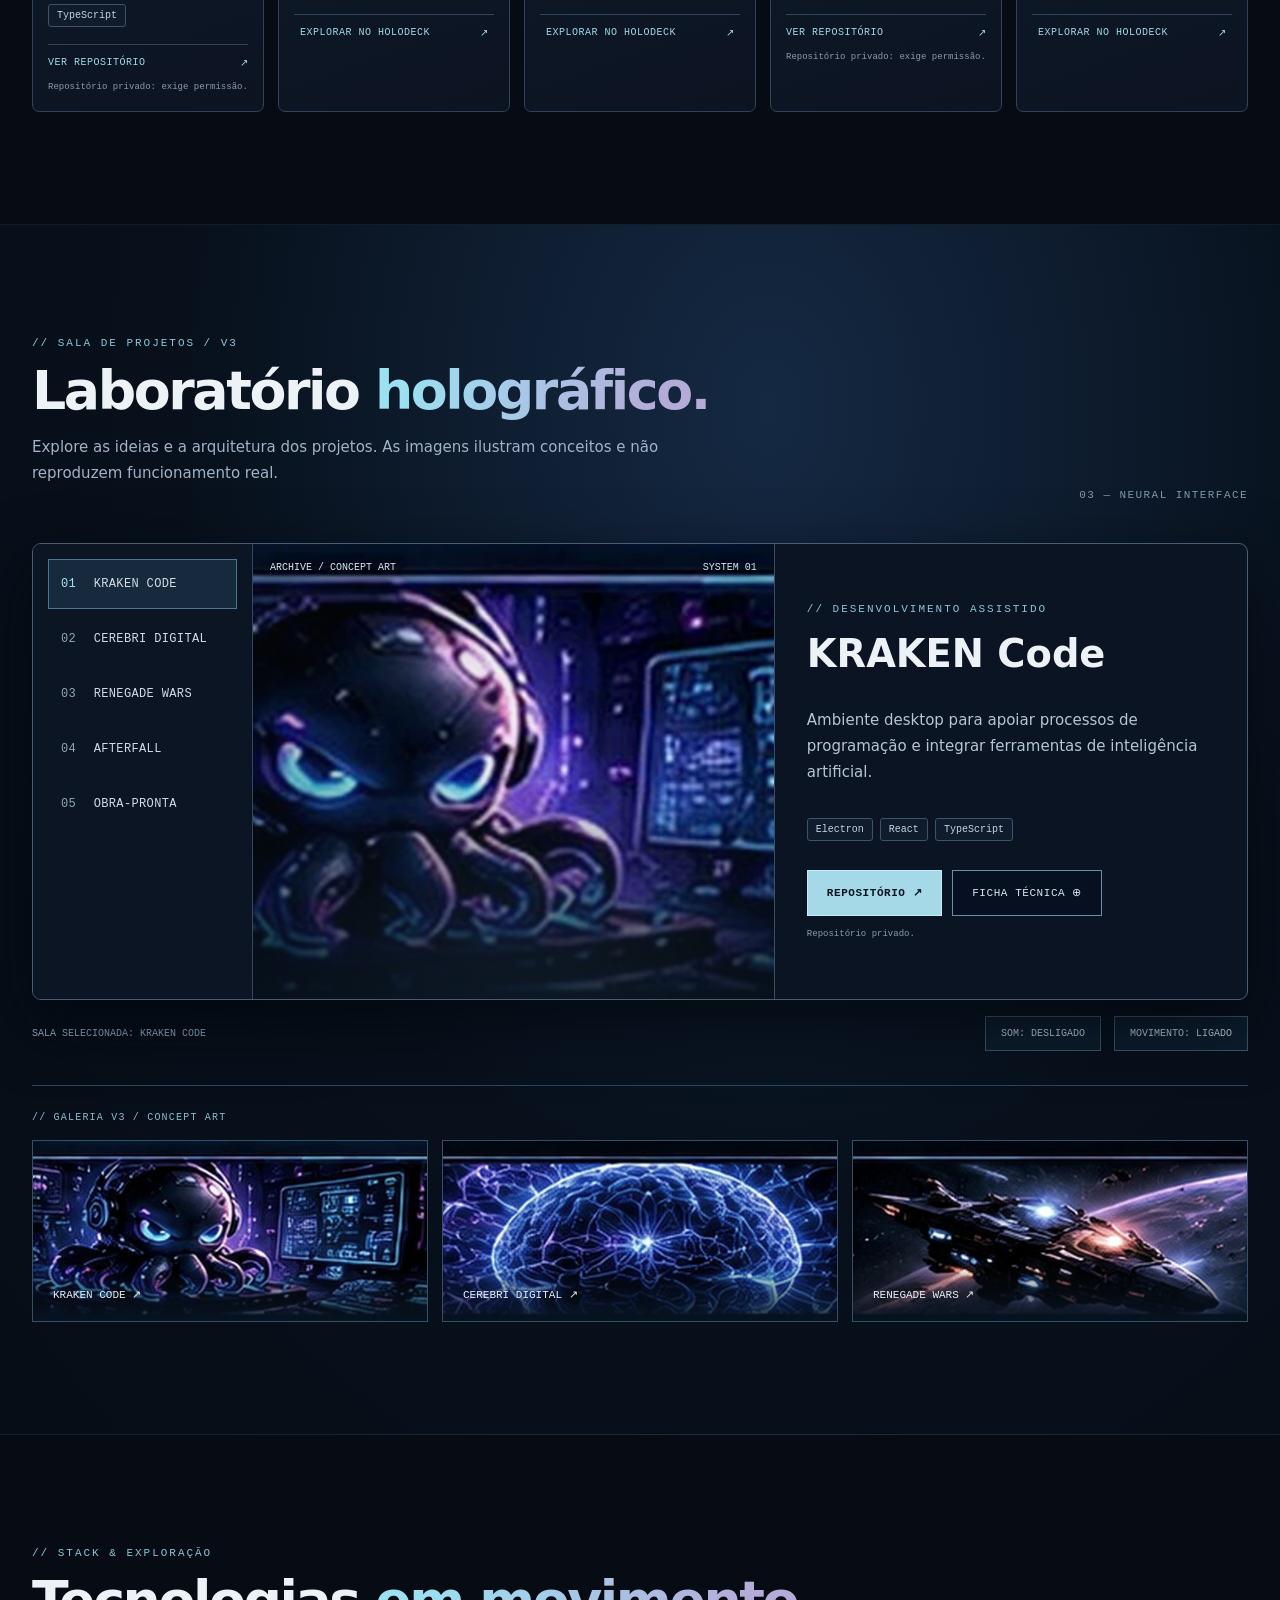
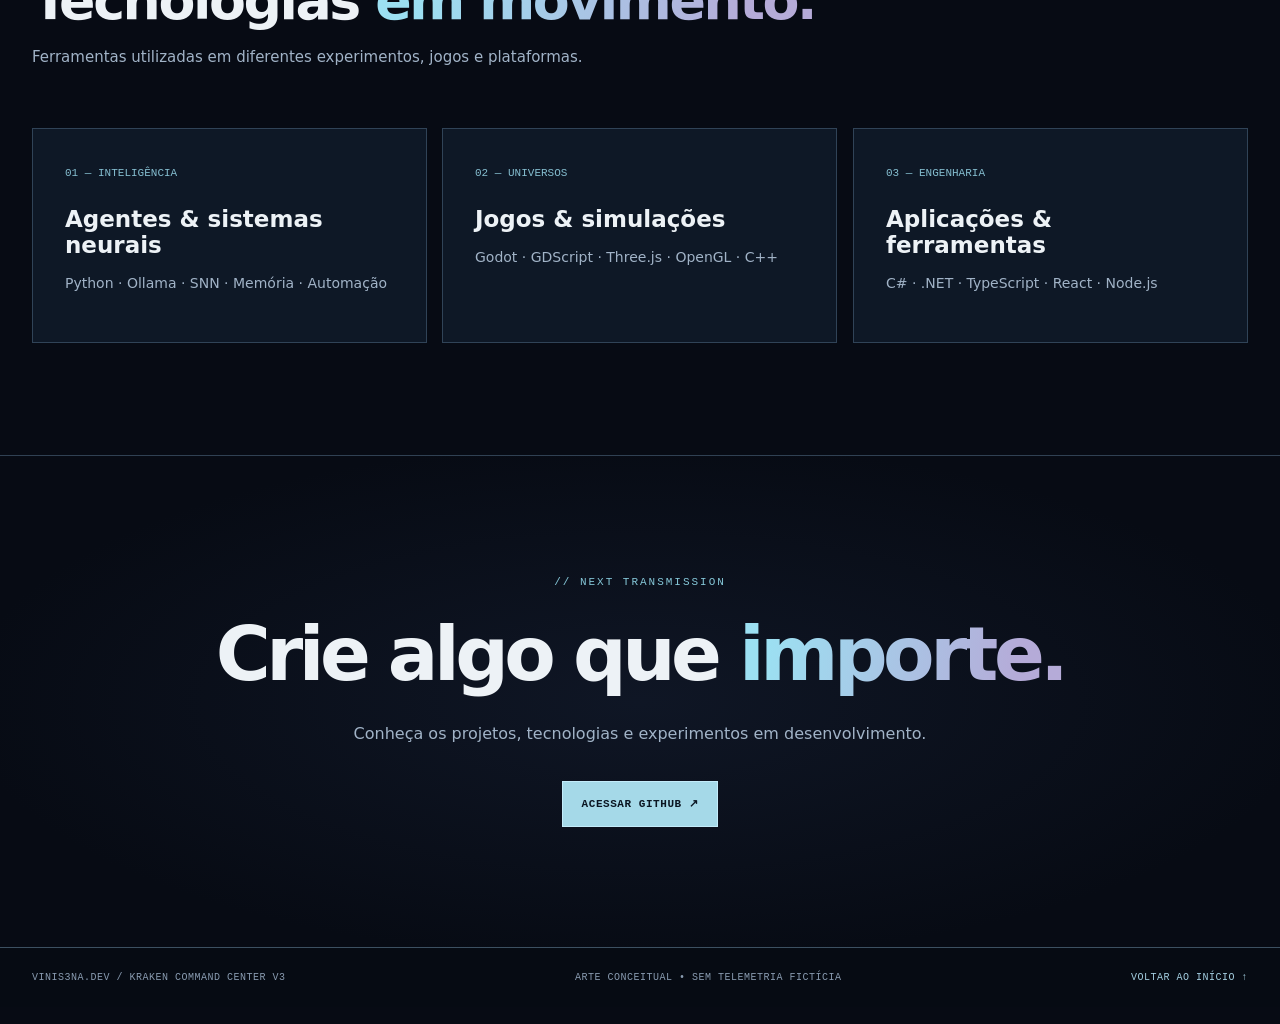
==== commit 98453d2a: "feat(v3): deploy tested cinematic directors cut with layered art and smooth interactions" ====
--- a/docs/index.html
+++ b/docs/index.html
@@ -2,135 +2,56 @@
 <html lang="pt-BR">
 <head>
 <meta charset="utf-8"><meta name="viewport" content="width=device-width,initial-scale=1">
-<meta name="theme-color" content="#050a14">
-<meta name="description" content="VINIS3NA.DEV — KRAKEN Command Center V3. Inteligência artificial, software e mundos 3D.">
-<meta property="og:title" content="VINIS3NA.DEV // KRAKEN Command Center V3">
-<meta property="og:description" content="Portfólio cinematográfico: IA, sistemas neurais, jogos e software.">
-<title>VINIS3NA.DEV // KRAKEN Command Center V3</title>
-<style>
-:root{color-scheme:dark;--bg:#060b15;--glass:#0d1726e9;--edge:#30445c;--ink:#eef6ff;--muted:#abc1d2;--a:#6ceaff;--b:#af84ff;--mono:ui-monospace,SFMono-Regular,Consolas,monospace}
-*{box-sizing:border-box}html{scroll-behavior:smooth}body{margin:0;font-family:Inter,Segoe UI,Arial,sans-serif;color:var(--ink);background:radial-gradient(circle at 75% 3%,#182950 0,transparent 28%),radial-gradient(circle at 20% 65%,#16132f,transparent 44%),var(--bg);overflow-x:hidden}a{color:inherit;text-decoration:none}button,input{font:inherit}button{cursor:pointer}button:focus-visible,a:focus-visible,input:focus-visible{outline:2px solid var(--a);outline-offset:4px}img{display:block;max-width:100%}.wrap{max-width:1240px;width:calc(100% - 46px);margin:auto}.skip{position:absolute;left:-10000px;top:0}.skip:focus{left:16px;top:16px;background:#182e40;z-index:50;padding:10px}.topbar{position:sticky;top:0;z-index:20;border-bottom:1px solid #3d5e7c7a;background:#060d19ed;backdrop-filter:blur(18px)}.bar{height:76px;display:flex;align-items:center;justify-content:space-between;gap:16px}.brand{display:flex;align-items:center;gap:12px;letter-spacing:.12em;font-weight:800;font-size:17px}.brandmark{width:37px;height:37px;border:1px solid var(--a);border-radius:50%;display:grid;place-items:center;color:#8aecff;box-shadow:0 0 23px #129bcf55}.brand small{display:block;font:9px var(--mono);letter-spacing:.25em;color:#93b5cb;margin-top:4px}.links{display:flex;align-items:center;gap:24px}.links a,.ghlink{font:11px var(--mono);letter-spacing:.06em;color:#b1cbe1}.links a:hover,.ghlink:hover{color:var(--a)}.ghlink{border:1px solid var(--edge);border-radius:3px;padding:11px 15px}.mobilemenu{display:none;background:transparent;border:1px solid var(--edge);color:var(--ink);padding:9px 12px}.intro{position:relative;padding:26px 0 0}.hero-art{position:relative;overflow:hidden;border:1px solid #325070;border-radius:10px;background:#070f1d;box-shadow:0 30px 90px #0009}.hero-art img{width:100%;height:auto;object-fit:cover}.hero-art:after{content:"";position:absolute;pointer-events:none;inset:0;box-shadow:inset 0 0 45px #05091688}.scanner{position:absolute;top:0;height:2px;left:-30%;width:30%;background:linear-gradient(90deg,transparent,#9ceaff,transparent);filter:drop-shadow(0 0 10px #83eaff);animation:scan 9s linear infinite;opacity:.7}@keyframes scan{to{left:110%}}.hero-description{display:flex;gap:28px;align-items:center;justify-content:space-between;padding:27px 4px 32px}.overline{font:11px var(--mono);color:#76cde8;letter-spacing:.17em}.hero-description h1{font-size:clamp(27px,4vw,53px);line-height:1.07;margin:10px 0 12px;letter-spacing:-.035em}.gradient{background:linear-gradient(105deg,#b1f3ff,#a3a3ff,#efb6ff);color:transparent;background-clip:text}.hero-description p{color:var(--muted);max-width:660px;line-height:1.65;margin:0}.buttons{display:flex;gap:9px;flex-shrink:0;flex-wrap:wrap}.btn{border:1px solid #4f7991;color:#dbf5ff;background:#14273c;padding:13px 17px;font:11px var(--mono);letter-spacing:.06em;transition:background .2s,transform .2s}.btn:hover{background:#26435f;transform:translateY(-2px)}.btn.secondary{background:#090f1b}.section{padding:65px 0}.section-heading{display:flex;align-items:end;justify-content:space-between;gap:20px;margin-bottom:28px}.section-heading h2{font-size:clamp(30px,4vw,48px);margin:9px 0 0;letter-spacing:-.03em}.section-heading p{color:var(--muted);max-width:500px;line-height:1.6;margin:0}.filters{display:flex;flex-wrap:wrap;gap:10px;margin-bottom:21px}.filter{background:#0e1a2a;border:1px solid var(--edge);color:#b9cfdd;font:11px var(--mono);padding:10px 17px}.filter.active{border-color:var(--a);color:#b6f6ff;background:#17364a}.projects{display:grid;grid-template-columns:repeat(5,minmax(0,1fr));gap:12px}.project{min-width:0;border:1px solid #35516c;background:linear-gradient(160deg,#131d30,#0b1423);overflow:hidden;transition:transform .4s,border-color .4s,box-shadow .4s}.project:hover{transform:translateY(-8px);border-color:#85c9ed;box-shadow:0 18px 55px #0009}.project[hidden]{display:none}.project img{height:150px;width:100%;object-fit:cover;object-position:center 25%;filter:saturate(.88);transition:transform 1s}.project:hover img{transform:scale(1.045)}.pcontent{padding:16px}.pcontent small{font:10px var(--mono);color:#83cde6;letter-spacing:.08em}.pcontent h3{font-size:18px;line-height:1.15;margin:10px 0}.pcontent p{min-height:66px;font-size:12px;line-height:1.55;color:#b0c0d0;margin:0}.tags{display:flex;gap:5px;flex-wrap:wrap;margin:13px 0 16px}.tags span{font:10px var(--mono);border:1px solid #34516c;padding:4px 6px;color:#b6cbe0}.projaction{display:block;width:100%;border:0;border-top:1px solid #375065;padding:12px 0 0;text-align:left;color:#9bdef1;background:transparent;font:10px var(--mono);letter-spacing:.07em}.projaction:hover{color:white}.notice{color:#7892a4;font:10px var(--mono);margin-top:10px}.holodeck{border-block:1px solid #324a60;background:radial-gradient(ellipse at 65% 45%,#182e4a55,transparent 60%)}.lab{display:grid;grid-template-columns:205px minmax(0,1fr);border:1px solid #45627b;background:#08111e;overflow:hidden}.tabs{display:flex;flex-direction:column;padding:12px;border-right:1px solid #354d64;gap:5px}.tab{border:1px solid transparent;color:#a8bed1;text-align:left;background:transparent;padding:17px 10px;font:11px var(--mono)}.tab[aria-pressed=true]{border-color:#5684a3;background:#173048;color:white}.stage{display:grid;grid-template-columns:1.2fr .8fr;min-height:390px}.stage-art{background:#18233a center/cover;position:relative;overflow:hidden;transition:filter .6s}.stage-art:after{content:"";position:absolute;inset:0;background:linear-gradient(0deg,#08111fe8,transparent 55%);pointer-events:none}.stage-art .stamp{position:absolute;top:20px;left:20px;z-index:1;font:11px var(--mono);background:#05131cd1;padding:9px;color:#8fe5f5}.stage-copy{padding:32px;display:flex;flex-direction:column;justify-content:center}.stage-copy h3{font-size:clamp(25px,3vw,37px);margin:12px 0}.stage-copy p{font-size:14px;line-height:1.8;color:#afc2d5}.controls{margin-top:17px;display:flex;align-items:center;gap:12px;flex-wrap:wrap}.controls .overline{margin-right:auto}.techs{display:grid;grid-template-columns:repeat(3,1fr);gap:15px}.tech{background:#101b2b;border:1px solid #31485d;padding:29px}.tech h3{font-size:20px;margin:18px 0}.tech p{color:var(--muted);font-size:13px;line-height:1.6}.tech code{font:11px var(--mono);color:#76d4eb}.contact{text-align:center;padding:90px 0;border-top:1px solid #35526c}.contact h2{font-size:clamp(35px,6vw,67px);margin:16px 0}.contact p{max-width:640px;line-height:1.7;color:#abbdd0;margin:0 auto 26px}.footer{border-top:1px solid #344a62;padding:22px 0;display:flex;justify-content:space-between;gap:16px;flex-wrap:wrap;font:10px var(--mono);letter-spacing:.06em;color:#97b3c8}.dialog{background:#091422;color:var(--ink);border:1px solid #5d849f;box-shadow:0 25px 90px #000d;max-width:min(650px,calc(100vw - 30px));padding:27px}.dialog::backdrop{background:#02070de8}.dialog h2{font-size:27px}.dialog p{line-height:1.75;color:#bdd0de}.dialog li{padding:3px 0}.hidden{display:none!important}.sr{position:absolute;width:1px;height:1px;overflow:hidden;clip-path:inset(50%)}.effectoff *{animation:none!important;transition:none!important;scroll-behavior:auto!important}
-@media(max-width:1100px){.projects{grid-template-columns:repeat(3,1fr)}.project img{height:190px}.pcontent p{min-height:48px}.links{gap:13px}}
-@media(max-width:760px){.wrap{width:calc(100% - 28px)}.bar{height:66px}.mobilemenu{display:block}.links{display:none;position:absolute;top:66px;left:0;right:0;background:#0a1524;padding:22px;flex-direction:column;align-items:start;border-bottom:1px solid var(--edge)}.links.open{display:flex}.ghlink{display:none}.hero-description{align-items:start;flex-direction:column}.section{padding:48px 0}.projects{grid-template-columns:repeat(2,minmax(0,1fr))}.project img{height:150px}.pcontent p{min-height:70px}.section-heading{display:block}.section-heading p{margin-top:10px}.lab{grid-template-columns:1fr}.tabs{flex-direction:row;overflow:auto;border-right:0;border-bottom:1px solid #34516a}.tab{flex:0 0 auto}.stage{grid-template-columns:1fr}.stage-art{min-height:290px}.techs{grid-template-columns:1fr}}
-@media(max-width:430px){.projects{grid-template-columns:1fr}.project img{height:230px}.pcontent p{min-height:auto}.buttons{width:100%}.buttons .btn{flex:1}.brand{font-size:14px}}
-@media(prefers-reduced-motion:reduce){*,*:after,*:before{animation:none!important;transition:none!important;scroll-behavior:auto!important}}
-
-.viewer3d{background:#071321;color:#eaf4ff;border:1px solid #6086a4;box-shadow:0 24px 85px #000d;width:min(900px,calc(100vw - 24px));padding:20px;max-height:93vh}.viewer3d::backdrop{background:#010612e8;backdrop-filter:blur(10px)}.viewertop{display:flex;align-items:center;justify-content:space-between;gap:12px}.viewer3d h2{font-size:23px;margin:13px 0}.viewer3d p{color:#abc3d7;line-height:1.6;font-size:13px}.viewer3d canvas{display:block;width:100%;aspect-ratio:16 / 9;background:radial-gradient(ellipse at 50% 48%,#152541,#050a14 72%);border:1px solid #334e69;touch-action:pan-y}
-</style>
+<meta name="theme-color" content="#070d19">
+<meta name="description" content="VINIS3NA.DEV — portfólio de inteligência artificial, sistemas neurais, desenvolvimento de jogos e software. KRAKEN Command Center V3.">
+<meta property="og:title" content="VINIS3NA.DEV — KRAKEN Command Center V3">
+<meta property="og:description" content="Engenharia, mundos digitais e sistemas inteligentes — um portfólio em estilo ficção científica.">
+<title>VINIS3NA.DEV | KRAKEN Command Center V3</title>
+<link rel="icon" href="assets/favicon.svg" type="image/svg+xml"><link rel="stylesheet" href="styles.css">
+<meta property="og:url" content="https://vinis3na-dev.github.io/vinis3na-dev/">
 </head>
 <body>
 <a class="skip" href="#projetos">Ir para os projetos</a>
-<header class="topbar"><div class="wrap bar">
-<a class="brand" href="#inicio"><span class="brandmark">◈</span><span>VINIS3NA<span class="gradient">.DEV</span><small>KRAKEN / COMMAND CENTER V3</small></span></a>
-<nav class="links" id="mainnav" aria-label="Menu principal"><a href="#inicio">INÍCIO</a><a href="#projetos">PROJETOS</a><a href="#laboratorio">HOLODECK</a><a href="#tecnologias">TECNOLOGIAS</a><a href="#contato">CONTATO</a></nav>
-<a class="ghlink" href="https://github.com/vinis3na-dev" rel="noopener noreferrer" target="_blank">GITHUB ↗</a>
-<button class="mobilemenu" id="mobilemenu" aria-expanded="false" aria-controls="mainnav">☰ <span class="sr">Abrir menu</span></button>
-</div></header>
+<div class="ambient-grain" aria-hidden="true"></div><div id="scrollLine" aria-hidden="true"></div>
+<header class="site-header">
+  <a href="#inicio" class="logo" aria-label="Vinis3na Dev, início"><span class="logo-mark">◈</span><span>VINIS3NA<span class="gradient-text">.DEV</span><small>KRAKEN / COMMAND CENTER V3</small></span></a>
+  <nav id="siteNav" aria-label="Navegação principal"><a href="#inicio">INÍCIO</a><a href="#projetos">PROJETOS</a><a href="#laboratorio">HOLODECK</a><a href="#tecnologias">TECNOLOGIAS</a><a href="#contato">CONTATO</a></nav>
+  <a class="header-gh" href="https://github.com/vinis3na-dev" rel="noopener noreferrer" target="_blank">GITHUB <span>↗</span></a>
+  <button type="button" id="menuToggle" class="menu-btn" aria-controls="siteNav" aria-expanded="false" aria-label="Abrir menu">☰</button>
+</header>
 <main>
-<section id="inicio" class="intro wrap">
-<div class="hero-art"><img src="https://raw.githubusercontent.com/vinis3na-dev/vinis3na-dev/main/assets/command-center-hero.jpg" alt="Cena cinematográfica de uma central de comando espacial com o KRAKEN." width="1920" height="860"><span class="scanner" aria-hidden="true"></span></div>
-<div class="hero-description"><div><span class="overline">03 / CINEMATIC EDITION • EXPERIÊNCIA CONCEITUAL</span><h1>Desenvolvendo o <span class="gradient">próximo mundo.</span></h1><p>Inteligência artificial, sistemas neurais, jogos e engenharia de software. Uma vitrine pessoal construída para explorar novas ideias — sem métricas ou resultados inventados.</p></div><div class="buttons"><a class="btn" href="#projetos">EXPLORAR PROJETOS ↗</a><a class="btn secondary" href="#laboratorio">ENTRAR NO HOLODECK ⇢</a><button type="button" class="btn secondary" id="threebtn">VISUALIZAR MODELO 3D ↗</button></div></div>
+<section id="inicio" class="hero" aria-labelledby="heroTitle">
+  <div class="hero-space" aria-hidden="true"><div class="star-layer stars-far"></div><div class="star-layer stars-near"></div><div class="nebula"></div><img src="assets/hero-orbit.webp" class="space-station" alt=""><img src="assets/hero-kraken.webp" class="kraken-art" alt=""><div class="holo-disc"></div><canvas id="threeCanvas" aria-hidden="true" hidden></canvas></div>
+  <div class="hero-inner wrap">
+    <div class="hero-copy"><span class="eyebrow"><span class="indicator"></span> PESSOAL / PROJETOS / PESQUISA</span><div class="meta">KRAKEN / NEURAL TERMINAL <span>03.00</span></div>
+    <h1 id="heroTitle">Construindo o<br><em>próximo mundo.</em></h1>
+    <p>Inteligência artificial, sistemas neurais e experiências 3D. Projetos de software criados para explorar o limite entre tecnologia e imaginação.</p>
+    <div class="hero-cta"><a href="#projetos" class="action primary">EXPLORAR PROJETOS <span aria-hidden="true">↗</span></a><a href="#laboratorio" class="action subtle">ENTRAR NO HOLODECK <span aria-hidden="true">⌁</span></a></div>
+    <div class="hero-signature"><span class="line"></span> VINIS3NA.DEV <span class="dot">◆</span> AI · SYSTEMS · WORLDS</div><button id="threeToggle" type="button" class="three-toggle" aria-pressed="false" title="Abrir modelo tridimensional experimental">VISUALIZAR MODELO 3D ↗</button></div>
+    <aside class="hero-caption" aria-label="Identidade visual KRAKEN"><span>VISUAL CONCEITUAL</span><strong>KRAKEN</strong><small>Cybernetic / Neural / Exploratory</small></aside>
+  </div>
+  <div class="hero-bottom"><span>01 / 03 — COMMAND CENTER</span><span>DESLIZE PARA EXPLORAR ↓</span></div>
 </section>
-<section id="projetos" class="section wrap">
-<div class="section-heading"><div><span class="overline">// ARQUIVO DE PROJETOS</span><h2>Projetos <span class="gradient">selecionados.</span></h2></div><p>Artes conceituais usadas como apresentação, não capturas de software. Alguns repositórios são privados.</p></div>
-<div class="filters" role="group" aria-label="Filtrar projetos"><button class="filter active" data-filter="todos" aria-pressed="true">TODOS</button><button class="filter" data-filter="ia" aria-pressed="false">INTELIGÊNCIA ARTIFICIAL</button><button class="filter" data-filter="jogos" aria-pressed="false">JOGOS</button><button class="filter" data-filter="software" aria-pressed="false">SOFTWARE</button></div>
-<div class="projects" id="projectlist"></div>
-</section>
-<section id="laboratorio" class="section holodeck">
-<div class="wrap"><div class="section-heading"><div><span class="overline">// SALAS HOLOGRÁFICAS V3</span><h2>Laboratório <span class="gradient">neural.</span></h2></div><p>Entre nas cinco salas conceituais de projetos. Transições de luz e informações técnicas, com respeito ao movimento reduzido.</p></div>
-<div class="lab"><div class="tabs" id="labtabs" role="group" aria-label="Selecionar sala"></div><div class="stage"><div class="stage-art" id="stageart" role="img" aria-label="Arte conceitual do projeto selecionado"><span class="stamp" id="stagestamp">01 / SYSTEM</span></div><div class="stage-copy"><span class="overline" id="stagetype">AI SYSTEM</span><h3 id="stagename">KRAKEN Code</h3><p id="stagedesc"></p><div class="tags" id="stagetags"></div><button class="btn secondary" id="detailsbtn">FICHA TÉCNICA ⊕</button><p class="notice" id="stagenote"></p></div></div></div>
-<div class="controls"><span class="overline" role="status" id="status">INTERFACE CONCEITUAL PRONTA</span><button class="btn secondary" id="sound" aria-pressed="false">SOM: DESLIGADO</button><button class="btn secondary" id="motion" aria-pressed="false">REDUZIR MOVIMENTO</button></div>
+<section class="index-band" aria-label="Áreas de atuação"><div class="wrap index-items"><span><i>01</i> INTELIGÊNCIA ARTIFICIAL</span><span><i>02</i> ENGENHARIA DE SOFTWARE</span><span><i>03</i> JOGOS & SIMULAÇÕES 3D</span><span><i>04</i> AUTOMAÇÃO</span></div></section>
+<section id="projetos" class="section wrap" aria-labelledby="projectsTitle"><div class="section-top"><div><div class="eyebrow">// PORTFÓLIO / SISTEMAS</div><h2 id="projectsTitle">Projetos <span class="gradient-text">selecionados.</span></h2><p>Cinco frentes de desenvolvimento — arte conceitual utilizada apenas como apresentação, não como captura dos aplicativos.</p></div><div class="section-index">02 — PROJECT ARCHIVE <strong>05</strong></div></div>
+<div class="filters" role="group" aria-label="Filtrar projetos"><button type="button" class="filter active" data-filter="todos" aria-pressed="true">TODOS</button><button type="button" class="filter" data-filter="ia" aria-pressed="false">IA</button><button type="button" class="filter" data-filter="jogos" aria-pressed="false">JOGOS</button><button type="button" class="filter" data-filter="software" aria-pressed="false">SOFTWARE</button></div>
+<div class="projects" id="projectGrid">
+<article class="project" data-category="ia software"><div class="project-image"><img src="assets/project-kraken-code.webp" alt="Arte conceitual de um assistente robótico em uma estação de trabalho" loading="lazy"><span class="project-num">01 / AI SYSTEM</span></div><div class="project-info"><p class="project-class">DESENVOLVIMENTO ASSISTIDO</p><h3>KRAKEN Code</h3><p>Ambiente desktop de programação assistida e integração de ferramentas de IA.</p><div class="tags"><span>Electron</span><span>React</span><span>TypeScript</span></div><a href="https://github.com/vinis3na-dev/kraken-code" target="_blank" rel="noopener noreferrer">VER REPOSITÓRIO <span>↗</span></a><small class="privacy">Repositório privado: exige permissão.</small></div></article>
+<article class="project" data-category="ia"><div class="project-image"><img src="assets/project-cerebri-digital.webp" alt="Arte conceitual de uma rede neural holográfica" loading="lazy"><span class="project-num">02 / NEURAL LAB</span></div><div class="project-info"><p class="project-class">PESQUISA EXPERIMENTAL</p><h3>Cerebri Digital</h3><p>Arquiteturas neurais, memória, agentes e experimentação com aprendizado.</p><div class="tags"><span>Python</span><span>SNN</span><span>Agentes</span></div><button type="button" class="room-jump" data-open-room="cerebri">EXPLORAR NO HOLODECK <span>↗</span></button></div></article>
+<article class="project" data-category="jogos"><div class="project-image"><img src="assets/project-renegade-wars.webp" alt="Arte conceitual de uma nave espacial próxima a um planeta" loading="lazy"><span class="project-num">03 / SPACE SIM</span></div><div class="project-info"><p class="project-class">MUNDO ESPACIAL PROCEDURAL</p><h3>Renegade Wars</h3><p>Exploração espacial e sistemas gráficos próprios desenvolvidos em C#.</p><div class="tags"><span>C#</span><span>.NET</span><span>3D</span></div><button type="button" class="room-jump" data-open-room="renegade">EXPLORAR NO HOLODECK <span>↗</span></button></div></article>
+<article class="project" data-category="jogos"><div class="project-image"><img src="assets/project-afterfall.webp" alt="Arte conceitual de sobrevivente em uma cidade em ruínas" loading="lazy"><span class="project-num">04 / SURVIVAL</span></div><div class="project-info"><p class="project-class">SIMULAÇÃO & SOBREVIVÊNCIA</p><h3>Afterfall</h3><p>Mundo persistente, NPCs autônomos, facções e sistemas emergentes.</p><div class="tags"><span>Godot</span><span>GDScript</span><span>3D</span></div><a href="https://github.com/vinis3na-dev/AFTERFALL" target="_blank" rel="noopener noreferrer">VER REPOSITÓRIO <span>↗</span></a><small class="privacy">Repositório privado: exige permissão.</small></div></article>
+<article class="project" data-category="software"><div class="project-image"><img src="assets/project-obra-pronta.webp" alt="Arte conceitual de um canteiro de obras ao pôr do sol" loading="lazy"><span class="project-num">05 / OPERATIONS</span></div><div class="project-info"><p class="project-class">SISTEMAS OPERACIONAIS</p><h3>Obra-Pronta</h3><p>Ferramentas de gestão para obras, estoque, operações e processos.</p><div class="tags"><span>Web</span><span>Gestão</span><span>Backend</span></div><button type="button" class="room-jump" data-open-room="obras">EXPLORAR NO HOLODECK <span>↗</span></button></div></article>
 </div></section>
-<section id="tecnologias" class="section wrap"><div class="section-heading"><div><span class="overline">// STACK / LABORATÓRIO</span><h2>Ferramentas e <span class="gradient">tecnologias.</span></h2></div></div>
-<div class="techs"><div class="tech"><code>01 / NEURAL SYSTEMS</code><h3>Inteligência artificial</h3><p>Python, agentes, aprendizagem experimental, arquitetura neural, memória e Ollama.</p></div><div class="tech"><code>02 / WORLD SYSTEMS</code><h3>Mundos interativos</h3><p>Godot, GDScript, C#, C++, Three.js, Vulkan, OpenGL e simulação 3D.</p></div><div class="tech"><code>03 / SOFTWARE</code><h3>Engenharia e produtos</h3><p>TypeScript, React, Node.js, .NET, APIs, automação, testes e integração de sistemas.</p></div></div></section>
-<section id="contato" class="contact"><div class="wrap"><span class="overline">// VINIS3NA.DEV</span><h2>Ideias <span class="gradient">viram sistemas.</span></h2><p>Projetos de IA, ferramentas e mundos virtuais. Conheça os repositórios e acompanhe a evolução das experiências digitais.</p><a class="btn" href="https://github.com/vinis3na-dev" target="_blank" rel="noopener noreferrer">ABRIR GITHUB ↗</a></div></section>
+<section id="laboratorio" class="section holodeck" aria-labelledby="labTitle"><div class="wrap"><div class="section-top"><div><div class="eyebrow">// SALA DE PROJETOS / V3</div><h2 id="labTitle">Laboratório <span class="gradient-text">holográfico.</span></h2><p>Explore as ideias e a arquitetura dos projetos. As imagens ilustram conceitos e não reproduzem funcionamento real.</p></div><div class="section-index">03 — NEURAL INTERFACE</div></div>
+<div class="lab-shell"><div class="lab-tabs" role="group" aria-label="Selecionar sala"><button class="lab-tab active" data-room="kraken" aria-pressed="true">01 <span>KRAKEN CODE</span></button><button class="lab-tab" data-room="cerebri" aria-pressed="false">02 <span>CEREBRI DIGITAL</span></button><button class="lab-tab" data-room="renegade" aria-pressed="false">03 <span>RENEGADE WARS</span></button><button class="lab-tab" data-room="afterfall" aria-pressed="false">04 <span>AFTERFALL</span></button><button class="lab-tab" data-room="obras" aria-pressed="false">05 <span>OBRA-PRONTA</span></button></div>
+<div class="lab-stage"><div class="lab-art" id="labVisual"><div class="lab-background" id="labBackground"></div><div class="lab-frame"><span>ARCHIVE / CONCEPT ART</span><span id="labStatus">SYSTEM 01</span></div><div class="lab-glow"></div></div>
+<div class="lab-detail"><div id="labKind" class="eyebrow">// ASSISTENTE IA</div><h3 id="labName">KRAKEN Code</h3><p id="labDescription"></p><div id="labFacts" class="tags"></div><div class="lab-actions"><a id="labLink" class="action primary" href="https://github.com/vinis3na-dev/kraken-code" target="_blank" rel="noopener noreferrer">REPOSITÓRIO ↗</a><button type="button" class="action subtle" id="labDetails">FICHA TÉCNICA ⊕</button></div><small id="labPrivacy" class="privacy">Repositório privado.</small></div></div></div>
+<div class="lab-controls"><span id="commandStatus" role="status" aria-live="polite">MÓDULO DISPONÍVEL PARA EXPLORAÇÃO</span><button type="button" id="soundToggle" aria-pressed="false" class="quiet-btn">SOM: DESLIGADO</button><button type="button" id="motionToggle" aria-pressed="false" class="quiet-btn">MOVIMENTO: LIGADO</button></div><div class="v3-gallery" aria-label="Galeria conceitual"><div class="gallery-label">// GALERIA V3 / CONCEPT ART</div><div class="gallery-row"><button data-open-room="kraken" type="button"><img loading="lazy" src="assets/project-kraken-code.webp" alt="Arte conceitual do KRAKEN Code"><span>KRAKEN CODE ↗</span></button><button data-open-room="cerebri" type="button"><img loading="lazy" src="assets/project-cerebri-digital.webp" alt="Arte conceitual do Cerebri Digital"><span>CEREBRI DIGITAL ↗</span></button><button data-open-room="renegade" type="button"><img loading="lazy" src="assets/project-renegade-wars.webp" alt="Arte conceitual de Renegade Wars"><span>RENEGADE WARS ↗</span></button></div></div></div></section>
+<section id="tecnologias" class="section wrap" aria-labelledby="stackTitle"><div class="section-top"><div><div class="eyebrow">// STACK & EXPLORAÇÃO</div><h2 id="stackTitle">Tecnologias <span class="gradient-text">em movimento.</span></h2><p>Ferramentas utilizadas em diferentes experimentos, jogos e plataformas.</p></div></div><div class="tech-columns"><div><span>01 — INTELIGÊNCIA</span><h3>Agentes & sistemas neurais</h3><p>Python · Ollama · SNN · Memória · Automação</p></div><div><span>02 — UNIVERSOS</span><h3>Jogos & simulações</h3><p>Godot · GDScript · Three.js · OpenGL · C++</p></div><div><span>03 — ENGENHARIA</span><h3>Aplicações & ferramentas</h3><p>C# · .NET · TypeScript · React · Node.js</p></div></div></section>
+<section id="contato" class="contact"><div class="wrap"><div class="eyebrow">// NEXT TRANSMISSION</div><h2>Crie algo que <span class="gradient-text">importe.</span></h2><p>Conheça os projetos, tecnologias e experimentos em desenvolvimento.</p><a class="action primary" href="https://github.com/vinis3na-dev" target="_blank" rel="noopener noreferrer">ACESSAR GITHUB ↗</a></div></section>
 </main>
-<footer><div class="wrap footer"><span>VINIS3NA.DEV // KRAKEN COMMAND CENTER V3</span><span>© VINIS3NA DEV • ARTE CONCEITUAL, NÃO TELEMETRIA REAL</span></div></footer>
-<dialog id="details" class="dialog" aria-labelledby="dialogtitle"><button class="btn secondary" id="closedialog" style="float:right">FECHAR ×</button><span class="overline">PROJECT ARCHIVE / V3</span><h2 id="dialogtitle">Projeto</h2><p id="dialogdesc"></p><h3>Principais tecnologias</h3><ul id="dialogfacts"></ul><p class="notice" id="dialognote"></p></dialog>
-<script>
-(function(){
-'use strict';
-const root='https://raw.githubusercontent.com/vinis3na-dev/vinis3na-dev/main/assets/';
-const projects=[
- {id:'kraken',title:'KRAKEN Code',kind:'AGENTES & DESKTOP',type:'ia software',img:'card-kraken-code.jpg',desc:'Ambiente desktop de desenvolvimento assistido, com integração de ferramentas de IA e revisão de código.',tags:['Electron','React','TypeScript'],url:'https://github.com/vinis3na-dev/kraken-code',note:'Repositório privado: acesso restrito.'},
- {id:'cerebri',title:'Cerebri Digital',kind:'NEURAL LAB',type:'ia',img:'card-cerebri-digital.jpg',desc:'Pesquisa experimental em arquiteturas neurais, memória, planejamento e agentes.',tags:['Python','SNN','Agentes'],note:'Arte conceitual, sem telemetria em tempo real.'},
- {id:'renegade',title:'Renegade Wars',kind:'SPACE SIMULATION',type:'jogos',img:'card-renegade-wars.jpg',desc:'Jogo espacial procedural em C#, com exploração, sistemas gráficos e simulação.',tags:['C#','.NET','3D'],note:'Arte conceitual do projeto.'},
- {id:'afterfall',title:'Afterfall',kind:'SURVIVAL SYSTEMS',type:'jogos',img:'card-afterfall.jpg',desc:'Mundo persistente, NPCs autônomos, construção, exploração e sistemas de sobrevivência.',tags:['Godot','GDScript','3D'],url:'https://github.com/vinis3na-dev/AFTERFALL',note:'Repositório privado: acesso restrito.'},
- {id:'obras',title:'Obra-Pronta',kind:'OPERATIONS SOFTWARE',type:'software',img:'card-obra-pronta.jpg',desc:'Sistemas de gestão de obras, estoque, requisições e operações.',tags:['Software','Gestão','Backend'],note:'Arte conceitual do projeto.'}
-];
-const e=id=>document.getElementById(id);
-const tags=p=>p.tags.map(t=>'<span>'+t+'</span>').join('');
-const list=e('projectlist'), tabs=e('labtabs'), stage=e('stageart'), modal=e('details');
-let current=projects[0],audio=null,sound=false,reduce=window.matchMedia('(prefers-reduced-motion: reduce)').matches;
-const button=(name,label,action)=>{const b=document.createElement('button');b.className=name;b.textContent=label;b.addEventListener('click',action);return b;};
-function pick(p){
- current=p;for(const t of tabs.querySelectorAll('.tab'))t.setAttribute('aria-pressed',String(t.dataset.id===p.id));
- stage.style.backgroundImage='linear-gradient(0deg,#04101e44,#04101e1f),url("'+root+p.img+'")';stage.setAttribute('aria-label','Arte conceitual: '+p.title);
- e('stagestamp').textContent=p.kind;e('stagetype').textContent='// '+p.kind;e('stagename').textContent=p.title;e('stagedesc').textContent=p.desc;e('stagetags').innerHTML=tags(p);e('stagenote').textContent=p.note;
- e('status').textContent='SALA SELECIONADA: '+p.title.toUpperCase();beep(420);
-}
-function beep(freq){if(!sound)return;try{audio=audio||new (window.AudioContext||window.webkitAudioContext)();const osc=audio.createOscillator(),gain=audio.createGain();osc.type='sine';osc.frequency.value=freq;gain.gain.setValueAtTime(.0001,audio.currentTime);gain.gain.exponentialRampToValueAtTime(.024,audio.currentTime+.02);gain.gain.exponentialRampToValueAtTime(.0001,audio.currentTime+.13);osc.connect(gain);gain.connect(audio.destination);osc.start();osc.stop(audio.currentTime+.14)}catch(_){}}
-for(const p of projects){
- const card=document.createElement('article');card.className='project';card.dataset.type=p.type;
- const link=p.url?'<a class="projaction" href="'+p.url+'" target="_blank" rel="noopener noreferrer">VER REPOSITÓRIO ↗</a><div class="notice">ACESSO RESTRITO QUANDO PRIVADO</div>':'<button type="button" class="projaction" data-room="'+p.id+'">ABRIR SALA HOLOGRÁFICA ↗</button>';
- card.innerHTML='<img src="'+root+p.img+'" alt="Arte conceitual do projeto '+p.title+'" loading="lazy"><div class="pcontent"><small>'+p.kind+'</small><h3>'+p.title+'</h3><p>'+p.desc+'</p><div class="tags">'+tags(p)+'</div>'+link+'</div>';
- list.appendChild(card);
- const tab=button('tab',p.title,()=>pick(p));tab.dataset.id=p.id;tab.setAttribute('aria-pressed','false');tabs.appendChild(tab);
-}
-list.addEventListener('click',event=>{const b=event.target.closest('[data-room]');if(!b)return;const p=projects.find(x=>x.id===b.dataset.room);if(p){pick(p);e('laboratorio').scrollIntoView({behavior:reduce?'auto':'smooth'})}});
-for(const b of document.querySelectorAll('.filter'))b.addEventListener('click',()=>{const t=b.dataset.filter;for(const x of document.querySelectorAll('.filter')){x.classList.toggle('active',x===b);x.setAttribute('aria-pressed',String(x===b))}for(const c of list.children)c.hidden=t!=='todos'&&!c.dataset.type.split(' ').includes(t)});
-e('detailsbtn').addEventListener('click',()=>{e('dialogtitle').textContent=current.title;e('dialogdesc').textContent=current.desc;e('dialogfacts').replaceChildren(...current.tags.map(t=>{const li=document.createElement('li');li.textContent=t;return li}));e('dialognote').textContent=current.note;modal.showModal();beep(570)});
-e('closedialog').addEventListener('click',()=>modal.close());modal.addEventListener('click',event=>{if(event.target===modal)modal.close()});
-e('sound').addEventListener('click',()=>{sound=!sound;e('sound').textContent='SOM: '+(sound?'LIGADO':'DESLIGADO');e('sound').setAttribute('aria-pressed',String(sound));beep(510)});
-function setMotion(v){reduce=v;document.body.classList.toggle('effectoff',v);e('motion').textContent=v?'MOVIMENTO REDUZIDO':'REDUZIR MOVIMENTO';e('motion').setAttribute('aria-pressed',String(v))}
-e('motion').addEventListener('click',()=>setMotion(!reduce));setMotion(reduce);
-e('mobilemenu').addEventListener('click',()=>{const nav=e('mainnav');const opened=nav.classList.toggle('open');e('mobilemenu').setAttribute('aria-expanded',String(opened))});
-for(const a of e('mainnav').querySelectorAll('a'))a.addEventListener('click',()=>{e('mainnav').classList.remove('open');e('mobilemenu').setAttribute('aria-expanded','false')});
-pick(projects[0]);
-})();
-</script>
-
-<dialog class="viewer3d" id="viewer3d" aria-labelledby="viewertitle"><div class="viewertop"><span class="overline">KRAKEN / 3D CONCEPT DEMO</span><button type="button" class="btn secondary" id="close3d">FECHAR ×</button></div><h2 id="viewertitle">KRAKEN — modelo procedural experimental</h2><canvas id="viewerCanvas" aria-label="Visualização tridimensional conceitual do KRAKEN"></canvas><p id="viewermsg" role="status">Modelo experimental, não uma reprodução da arte cinematográfica. Movimento desativado para quem prefere movimento reduzido.</p></dialog>
-<script type="module">
-const openButton=document.getElementById('threebtn'), viewer=document.getElementById('viewer3d'), closeButton=document.getElementById('close3d'), canvas=document.getElementById('viewerCanvas'), message=document.getElementById('viewermsg');
-let running=false,frame=0,renderer=null,clock=null;
-closeButton.addEventListener('click',()=>viewer.close());
-viewer.addEventListener('close',()=>{running=false;cancelAnimationFrame(frame)});
-viewer.addEventListener('click',ev=>{if(ev.target===viewer)viewer.close()});
-openButton.addEventListener('click',async()=>{
- viewer.showModal();message.textContent='Carregando modelo tridimensional experimental…';
- if(renderer){running=true;window.dispatchEvent(new Event('kraken3d:resume'));return}
- try{
-  const T=await import('https://cdn.jsdelivr.net/npm/three@0.166.1/build/three.module.js');
-  renderer=new T.WebGLRenderer({canvas,antialias:true,alpha:true,powerPreference:'low-power'});
-  renderer.setPixelRatio(Math.min(devicePixelRatio||1,2));renderer.setSize(800,450,false);renderer.outputColorSpace=T.SRGBColorSpace;
-  const scene=new T.Scene(),camera=new T.PerspectiveCamera(39,800/450,.1,100);camera.position.set(0,1.0,7.6);
-  scene.add(new T.AmbientLight(0x355c8a,2.3));
-  const key=new T.PointLight(0x65d8ff,70,15);key.position.set(-3,3,4);scene.add(key);
-  const rim=new T.PointLight(0x9f65ff,65,16);rim.position.set(3,1,-2);scene.add(rim);
-  const gold=new T.MeshStandardMaterial({color:0x15223c,metalness:.85,roughness:.24});
-  const glow=new T.MeshStandardMaterial({color:0x1cd6ff,emissive:0x06aaff,emissiveIntensity:2.5,metalness:.5,roughness:.22});
-  const violet=new T.MeshStandardMaterial({color:0x9150e7,emissive:0x6235a6,emissiveIntensity:.8,metalness:.6,roughness:.28});
-  const group=new T.Group();scene.add(group);
-  const head=new T.Mesh(new T.SphereGeometry(1.04,48,32),gold);head.scale.set(1.08,.94,.98);head.position.y=.42;group.add(head);
-  const capsule=new T.Mesh(new T.SphereGeometry(.62,32,24),gold);capsule.position.y=-.61;group.add(capsule);
-  for(const x of [-.37,.37]){const e=new T.Mesh(new T.SphereGeometry(.20,32,24),glow);e.position.set(x,.38,.92);group.add(e);const ring=new T.Mesh(new T.TorusGeometry(.29,.042,8,48),violet);ring.position.copy(e.position);ring.position.z-=.08;group.add(ring)}
-  const tentacles=[];
-  for(let i=0;i<8;i++){const a=i*Math.PI/4;
-   const points=[];for(let j=0;j<=20;j++){const t=j/20;points.push(new T.Vector3(Math.cos(a)*(0.34+2*t)+Math.sin(t*5+i)*.08,-.53-0.9*Math.sin(t*Math.PI/1.4)+.3*t,Math.sin(a)*(0.34+1.45*t)+.2*t));}
-   const path=new T.CatmullRomCurve3(points);const mesh=new T.Mesh(new T.TubeGeometry(path,48,.105,10,false),i%2?violet:gold);group.add(mesh);tentacles.push(mesh);
-  }
-  const ring=new T.Mesh(new T.TorusGeometry(2.25,.025,10,120),glow);ring.rotation.x=Math.PI/2.3;ring.position.y=-1.5;scene.add(ring);
-  const ring2=new T.Mesh(new T.TorusGeometry(1.85,.016,8,120),violet);ring2.rotation.x=Math.PI/2;ring2.position.y=-1.49;scene.add(ring2);
-  const particles=[];const starMaterial=new T.MeshBasicMaterial({color:0x74ddff});
-  for(let i=0;i<55;i++){const star=new T.Mesh(new T.SphereGeometry(.012,5,5),starMaterial);star.position.set((Math.random()-.5)*15,(Math.random()-.5)*7,-3-Math.random()*5);scene.add(star);particles.push(star)}
-  const motion=window.matchMedia('(prefers-reduced-motion: reduce)');
-  let pointerX=0;canvas.addEventListener('pointermove',e=>{const r=canvas.getBoundingClientRect();pointerX=((e.clientX-r.left)/r.width-.5)*2});
-  clock=new T.Clock();message.textContent='Modelo 3D demonstrativo • arraste o cursor para orientar • efeitos sonoros não ativados';
-  function render(){if(!running||!viewer.open)return;const t=clock.getElapsedTime();if(!motion.matches){group.rotation.y+=(pointerX*.3-group.rotation.y)*.04;group.position.y=Math.sin(t*.8)*.09;ring.rotation.z=t*.065;ring2.rotation.z=-t*.08}else{group.rotation.y=0;group.position.y=0}renderer.render(scene,camera);frame=requestAnimationFrame(render)}
-  window.addEventListener('kraken3d:resume',()=>{render()});running=true;render();
- }catch(err){renderer=null;message.textContent='A visualização 3D está indisponível neste navegador ou sem acesso ao módulo externo. O restante da V3 permanece funcional.';}
-});
-</script>
+<footer><div class="wrap"><span>VINIS3NA.DEV / KRAKEN COMMAND CENTER V3</span><span>ARTE CONCEITUAL • SEM TELEMETRIA FICTÍCIA</span><a href="#inicio">VOLTAR AO INÍCIO ↑</a></div></footer>
+<dialog id="detailDialog" aria-labelledby="detailTitle" class="details-dialog"><div class="dialog-header"><span>TECHNICAL BRIEF // V3</span><button id="closeDialog" type="button" aria-label="Fechar ficha técnica">✕</button></div><h2 id="detailTitle">KRAKEN</h2><p id="detailText"></p><div class="tags" id="detailStack"></div><h3>Próximos passos</h3><ul id="detailRoadmap"></ul><p class="dialog-note">Roteiro conceitual; o status de cada atividade deve ser verificado no projeto real.</p></dialog>
+<script src="app.js" defer></script>
 </body>
-</html>+</html>
--- a/docs/styles.css
+++ b/docs/styles.css
@@ -0,0 +1,7 @@
+:root{color-scheme:dark;--bg:#070b14;--panel:#0d1524;--edge:#304457;--text:#edf2f6;--muted:#a1b3c7;--cyan:#81cee5;--blue:#7e9dea;--violet:#9a88d2;--gold:#dbbda1;--font:Inter,'Segoe UI',system-ui,sans-serif;--mono:'Consolas','SFMono-Regular',monospace}*{box-sizing:border-box}html{scroll-behavior:smooth}body{margin:0;background:#070b14;color:var(--text);font-family:var(--font);overflow-x:hidden}button,a{font:inherit}button{cursor:pointer}a{color:inherit;text-decoration:none}button:focus-visible,a:focus-visible{outline:2px solid var(--cyan);outline-offset:4px}#scrollLine{position:fixed;z-index:30;left:0;top:0;height:2px;width:0;background:linear-gradient(90deg,#90d6e4,#bca7f5);pointer-events:none}.ambient-grain{position:fixed;inset:0;pointer-events:none;z-index:12;opacity:.09;background-image:url("data:image/svg+xml,%3Csvg viewBox='0 0 128 128' xmlns='http://www.w3.org/2000/svg'%3E%3Cfilter id='a'%3E%3CfeTurbulence type='fractalNoise' baseFrequency='.6' numOctaves='3' seed='3'/%3E%3C/filter%3E%3Crect width='100%25' height='100%25' filter='url(%23a)' opacity='.3'/%3E%3C/svg%3E")}.skip{position:absolute;top:-100px;left:15px;z-index:50;background:#c1edff;color:#001019;padding:12px}.skip:focus{top:12px}.wrap{width:min(1260px,calc(100% - 64px));margin:auto}.site-header{height:74px;position:sticky;z-index:25;top:0;display:flex;align-items:center;justify-content:space-between;gap:28px;padding:0 max(32px,calc((100vw - 1260px)/2));background:rgba(4,11,22,.91);border-bottom:1px solid #32445870;backdrop-filter:blur(20px)}.logo{display:flex;align-items:center;gap:12px;font-size:18px;font-weight:700;letter-spacing:.11em;white-space:nowrap}.logo-mark{font-size:32px;color:#96d7ed;text-shadow:0 0 21px #71d4e899}.logo small{display:block;font:9px var(--mono);color:#8399b2;margin-top:4px;letter-spacing:.13em}.gradient-text{background:linear-gradient(100deg,#9ce0f2 10%,#b5abd8 85%);background-clip:text;-webkit-background-clip:text;color:transparent}.site-header nav{display:flex;align-items:center;gap:28px}.site-header nav a,.header-gh{font:11px var(--mono);letter-spacing:.10em;color:#c8d5e4;transition:color .2s}.site-header nav a:hover,.header-gh:hover{color:#8fddf1}.header-gh{border:1px solid #465c75;padding:11px 16px;white-space:nowrap}.header-gh span{color:#9ed8e8}.menu-btn{display:none;color:white;border:0;background:none;font-size:26px}.hero{height:min(740px,calc(100vh - 74px));min-height:590px;isolation:isolate;position:relative;overflow:hidden;border-bottom:1px solid #54708c44;background:radial-gradient(ellipse at 70% 50%,#142441 0,#0c1423 38%,#050c17 70%)}.hero-space{position:absolute;inset:0;overflow:hidden;pointer-events:none;z-index:-1}.hero-space:before{content:'';position:absolute;inset:0;background:radial-gradient(ellipse at 71% 45%,#203e655e,transparent 46%),linear-gradient(90deg,#07101e 5%,#08101bc9 40%,#06101b60 68%,#08101ee7 100%);z-index:2}.hero-space:after{content:'';position:absolute;inset:0;background:linear-gradient(0deg,#070b14 0%,transparent 28%,transparent 85%,#070b14 100%);z-index:4}.star-layer{position:absolute;inset:-10%;background-image:radial-gradient(circle,#bdddfaaa 1px,transparent 1.5px);background-size:97px 83px;opacity:.24;transform:translate3d(calc(var(--mx,0px)*.1),calc(var(--my,0px)*.1),0);transition:transform 1s ease-out}.stars-near{background-size:173px 133px;opacity:.3;filter:blur(.5px)}.nebula{position:absolute;inset:0;background:radial-gradient(ellipse at 70% 35%,#515b9460,transparent 45%),radial-gradient(ellipse at 34% 68%,#2360835e,transparent 48%);opacity:.4}.space-station{position:absolute;right:-3%;top:-6%;width:min(66vw,930px);height:105%;object-fit:contain;opacity:.58;filter:contrast(1.1) saturate(.65);transform:translate3d(calc(var(--mx,0px)*-.16),calc(var(--my,0px)*-.1),0);transition:transform .5s ease-out;z-index:1}.kraken-art{position:absolute;right:1.6%;top:9%;height:82%;width:auto;max-width:52%;object-fit:contain;z-index:3;filter:drop-shadow(0 28px 70px #000b);transform:translate3d(calc(var(--mx,0px)*-.36),calc(var(--my,0px)*-.25 + var(--float,0px)),0);animation:heroDrift 8s ease-in-out infinite;will-change:transform}.holo-disc{position:absolute;z-index:3;right:16%;bottom:10%;width:320px;height:60px;border-radius:50%;border:1px solid #5db9eb6b;box-shadow:0 0 40px #0a68a663,inset 0 0 50px #0a81cb44;transform:rotateX(66deg);opacity:.56;animation:discGlow 6s ease-in-out infinite}.hero-inner{position:relative;height:100%;display:flex;align-items:center}.hero-copy{width:min(665px,61%);padding:30px 0 60px;position:relative;z-index:6}.eyebrow{font:11px var(--mono);letter-spacing:.18em;color:#86c8d9}.indicator{display:inline-block;width:6px;height:6px;border-radius:50%;background:#a1d6db;box-shadow:0 0 13px #6acaeb;margin-right:7px}.meta{margin-top:24px;font:12px var(--mono);color:#a1b9cb;letter-spacing:.2em}.meta span{color:#698498;margin-left:8px}.hero h1{font-size:clamp(54px,5.5vw,92px);line-height:1.06;letter-spacing:-.065em;font-weight:650;margin:22px 0 22px;text-shadow:0 2px 30px #000c}.hero h1 em{font-style:normal;background:linear-gradient(110deg,#9bdef1,#9babd5 70%,#b8acdf);background-clip:text;-webkit-background-clip:text;color:transparent}.hero-copy>p{max-width:510px;color:#c1ccd8;font-size:17px;line-height:1.72;margin:0 0 34px;text-shadow:0 3px 16px #0015}.hero-cta{display:flex;gap:12px;flex-wrap:wrap}.action{min-height:46px;display:inline-flex;align-items:center;justify-content:space-between;gap:22px;padding:14px 19px;letter-spacing:.05em;font:11px var(--mono);border:1px solid #6d8da6;transition:background .2s,transform .2s,border-color .2s}.action:hover{transform:translateY(-2px)}.action.primary{background:#a5d9e8;color:#0b1622;border-color:#c3ecfa;font-weight:700}.action.subtle{background:#07101fc7;color:#d4e5ee}.hero-signature{font:10px var(--mono);letter-spacing:.12em;color:#97acbe;margin-top:52px;display:flex;align-items:center;gap:12px}.hero-signature .line{display:inline-block;width:38px;height:1px;background:#74aac5}.hero-signature .dot{font-size:8px;color:#baafd9}.hero-caption{position:absolute;bottom:90px;right:10px;text-align:right;display:grid;gap:5px;color:#b1c0d3;font:10px var(--mono);letter-spacing:.08em;text-shadow:0 3px 11px #000}.hero-caption strong{font-size:20px;color:#cee4ef}.hero-caption small{color:#8c9eb4}.hero-bottom{position:absolute;left:0;right:0;bottom:0;padding:15px max(32px,calc((100vw - 1260px)/2));display:flex;justify-content:space-between;background:#07101a88;color:#7596ad;font:10px var(--mono);letter-spacing:.13em;border-top:1px solid #5b77953d}.index-band{background:#0c1626;border-bottom:1px solid #304255}.index-items{display:flex;justify-content:space-between;gap:22px;flex-wrap:wrap;padding:21px 0}.index-items span{color:#b0bfcc;font:11px var(--mono);letter-spacing:.07em}.index-items i{font-style:normal;color:#7cb9ce;margin-right:10px}.section{padding:112px 0;scroll-margin-top:75px}.section-top{display:flex;justify-content:space-between;align-items:end;gap:35px;margin-bottom:42px}.section-top h2{font-weight:600;font-size:clamp(38px,4.2vw,59px);line-height:1.08;letter-spacing:-.045em;margin:13px 0 12px}.section-top p{color:var(--muted);font-size:15px;line-height:1.7;max-width:650px}.section-index{font:11px var(--mono);letter-spacing:.13em;color:#8098ad;white-space:nowrap}.section-index strong{display:block;font-size:43px;color:#b1d7e3;text-align:right;margin-top:5px}.filters{display:flex;gap:9px;flex-wrap:wrap;margin-bottom:23px}.filter{border:1px solid #394c64;background:#0b1421;color:#bdcbda;padding:11px 18px;font:11px var(--mono);letter-spacing:.05em;transition:.2s}.filter:hover,.filter.active{background:#182b3d;border-color:#81b4c6;color:#edfbff}.projects{display:grid;grid-template-columns:repeat(5,minmax(0,1fr));gap:14px}.project{overflow:hidden;min-width:0;border:1px solid #31425a;border-radius:7px;background:linear-gradient(160deg,#111c2d,#0c1422);transition:transform .38s,border-color .38s,box-shadow .38s}.project:hover{transform:translateY(-6px);border-color:#7d9eb6;box-shadow:0 18px 42px #0008}.project[hidden]{display:none}.project-image{position:relative;height:155px;overflow:hidden;background:#111e2f}.project-image img{display:block;width:100%;height:100%;object-fit:cover;transition:transform 1.2s cubic-bezier(.2,.7,.3,1)}.project:hover .project-image img{transform:scale(1.07)}.project-image:after{content:'';position:absolute;inset:0;background:linear-gradient(0deg,#0c1424d6,transparent 46%)}.project-num{position:absolute;z-index:1;bottom:12px;left:14px;font:9px var(--mono);color:#cee4ed;letter-spacing:.12em}.project-info{padding:20px 15px 18px}.project-class{color:#83b7cf;font:9px var(--mono);letter-spacing:.07em;margin:0}.project h3{font-size:clamp(18px,1.6vw,23px);font-weight:650;line-height:1.15;margin:10px 0}.project-info>p:not(.project-class){min-height:81px;font-size:12px;color:#adbcca;line-height:1.6;margin:0}.tags{display:flex;gap:7px;flex-wrap:wrap;margin:17px 0}.tags span{font:10px var(--mono);color:#c1d6e5;padding:5px 8px;border:1px solid #39546d;background:#101c2c;border-radius:3px}.project-info>a,.room-jump{color:#9dd9e7;font:10px var(--mono);display:flex;justify-content:space-between;width:100%;letter-spacing:.05em;padding-top:12px;border:0;border-top:1px solid #314459;background:none;text-align:left}.project-info>a:hover,.room-jump:hover{color:white}.privacy{font:9px var(--mono);line-height:1.4;color:#8b9baa;display:block;margin-top:12px}.holodeck{background:radial-gradient(ellipse at 60% 15%,#152943,#07101b 55%,#070d17);border-block:1px solid #35485b44}.lab-shell{display:grid;grid-template-columns:220px 1fr;overflow:hidden;border:1px solid #485e72;border-radius:9px;background:#0a1423;box-shadow:0 24px 65px #01050bb3}.lab-tabs{padding:15px;background:#0b1523;border-right:1px solid #34475e;display:grid;align-content:start;gap:5px}.lab-tab{text-align:left;padding:17px 12px;color:#8ea6b8;font:12px var(--mono);letter-spacing:.03em;background:transparent;border:1px solid transparent;transition:background .2s,border-color .2s}.lab-tab span{margin-left:10px;color:#d0dbe6}.lab-tab.active{border-color:#4c768d;background:#172a3d;color:#a2e3f0}.lab-tab:hover{background:#18273a}.lab-stage{display:grid;grid-template-columns:1.05fr .95fr;min-height:455px}.lab-art{position:relative;overflow:hidden;min-height:400px;border-right:1px solid #3b4e61;background:#111d31}.lab-background{position:absolute;inset:0;background:url('assets/project-kraken-code.webp') center/cover;transform:scale(1.04);transition:opacity .42s ease,transform 1.2s cubic-bezier(.2,.7,.2,1)}.lab-art:after{content:'';position:absolute;inset:0;background:linear-gradient(0deg,#07111cea,transparent 48%),linear-gradient(90deg,#0a132244,transparent 60%)}.lab-frame{position:absolute;z-index:3;top:18px;left:17px;right:17px;display:flex;justify-content:space-between;gap:10px;color:#d4e7ee;font:10px var(--mono);text-shadow:0 2px 13px #000}.lab-glow{position:absolute;z-index:1;left:25%;bottom:3%;width:55%;height:16%;background:#779fc366;filter:blur(85px);opacity:.55;animation:glowPulse 8s ease-in-out infinite}.lab-detail{padding:46px 32px;display:flex;flex-direction:column;align-items:start;justify-content:center}.lab-detail h3{font-weight:650;font-size:clamp(27px,3vw,39px);margin:16px 0}.lab-detail p{line-height:1.75;color:#b6c5d6;font-size:15px}.lab-actions{display:flex;flex-wrap:wrap;gap:10px;margin-top:12px}.lab-controls{display:flex;align-items:center;justify-content:end;flex-wrap:wrap;gap:13px;padding-top:16px;color:#93b8c8;font:10px var(--mono)}#commandStatus{margin-right:auto}.quiet-btn{border:1px solid #3c5768;background:#0d1d2d;color:#bfd4df;padding:11px 15px;font:10px var(--mono)}.quiet-btn:hover{border-color:#7cafbe}.tech-columns{display:grid;grid-template-columns:repeat(3,1fr);gap:15px}.tech-columns>div{border:1px solid #304357;background:#0e1826;padding:32px}.tech-columns span{font:11px var(--mono);color:#85bed0}.tech-columns h3{font-size:23px;margin:26px 0 14px}.tech-columns p{color:var(--muted);line-height:1.7;font-size:14px}.contact{text-align:center;padding:120px 0;background:radial-gradient(ellipse at center,#1d29425e,transparent 75%);border-top:1px solid #304153}.contact h2{font-size:clamp(42px,6vw,75px);letter-spacing:-.06em;font-weight:650;margin:22px 0}.contact p{margin:0 auto 34px;line-height:1.7;color:var(--muted)}footer{border-top:1px solid #3c5061;background:#060b13}footer .wrap{display:flex;justify-content:space-between;gap:20px;flex-wrap:wrap;padding:24px 0;color:#899bb0;font:10px var(--mono);letter-spacing:.05em}footer a{color:#a4cfe1}.details-dialog{border:1px solid #66879d;background:#0b1523;color:#edf4fa;box-shadow:0 20px 70px #000c;width:min(670px,calc(100vw - 32px));max-height:min(82vh,750px);overflow:auto;padding:30px;border-radius:10px}.details-dialog::backdrop{background:#010713db;backdrop-filter:blur(8px)}.dialog-header{display:flex;align-items:center;justify-content:space-between;font:11px var(--mono);color:#92cbdc}.dialog-header button{color:#d6e5ed;background:none;border:1px solid #354c63;padding:8px 13px}.details-dialog h2{font-size:36px}.details-dialog p,.details-dialog li{line-height:1.8;color:#b1c3d3}.dialog-note{font-size:12px}.details-dialog h3{font-size:15px;color:#8bcbde}.project,.lab-shell,.tech-columns>div{contain:paint}@keyframes heroDrift{0%,100%{translate:0 0}50%{translate:0 -10px}}@keyframes discGlow{0%,100%{opacity:.35}50%{opacity:.68}}@keyframes glowPulse{0%,100%{opacity:.35}50%{opacity:.6}}@media(max-width:1150px){.projects{grid-template-columns:repeat(3,1fr)}.project-image{height:200px}.project-info>p:not(.project-class){min-height:56px}.site-header nav{gap:16px}.hero h1{font-size:clamp(50px,6vw,76px)}}@media(max-width:900px){.site-header{padding:0 24px}.site-header nav{gap:10px}.site-header nav a{font-size:9px}.header-gh{display:none}.hero{min-height:640px}.hero-copy{width:67%}.kraken-art{right:-9%;max-width:58%}.hero-caption{display:none}.lab-shell{grid-template-columns:1fr}.lab-tabs{display:flex;overflow:auto;border-right:0;border-bottom:1px solid #394f63}.lab-tab{flex:0 0 auto}.lab-stage{min-height:350px}.tech-columns{grid-template-columns:repeat(2,1fr)}}@media(max-width:670px){.wrap{width:min(100% - 32px,1260px)}.site-header{height:65px;padding:0 16px}.logo{font-size:15px}.logo small{font-size:8px}.menu-btn{display:block}.site-header nav{display:none;position:absolute;top:65px;left:0;right:0;padding:20px;background:#080f1cf5;flex-direction:column;align-items:start;gap:25px;border-bottom:1px solid #435875}.site-header nav.open{display:flex}.hero{min-height:760px;height:auto}.hero-inner{align-items:start;padding-top:66px;padding-bottom:200px}.hero-copy{width:100%}.hero h1{font-size:clamp(43px,11vw,64px)}.hero-copy>p{max-width:440px;font-size:15px}.hero-signature{margin-top:28px}.kraken-art{top:auto;bottom:5%;right:-9%;height:48%;max-width:83%}.space-station{right:-35%;top:25%;height:80%;width:100%}.hero-space:before{background:linear-gradient(180deg,#06101be0 4%,#06101dc4 48%,#08101a50 78%,#07101b 100%)}.holo-disc{right:10%;bottom:2%;width:170px}.hero-bottom{padding:12px 18px;font-size:8px}.index-items{justify-content:center;gap:13px}.index-items span{font-size:9px}.section{padding:74px 0}.section-top{display:block}.section-index{display:none}.section-top h2{font-size:clamp(34px,9vw,44px)}.projects{grid-template-columns:1fr 1fr;gap:12px}.project-image{height:145px}.project-info{padding:15px 13px}.project-info>p:not(.project-class){min-height:95px}.lab-stage{grid-template-columns:1fr}.lab-art{min-height:265px}.lab-detail{padding:25px}.lab-controls{justify-content:flex-start}.lab-controls #commandStatus{width:100%}.tech-columns{grid-template-columns:1fr}.contact{padding:85px 0}footer .wrap{flex-direction:column;align-items:center;text-align:center}}@media(max-width:410px){.projects{grid-template-columns:1fr}.project-image{height:200px}.project-info>p:not(.project-class){min-height:auto}.hero-cta{gap:9px}.hero-cta .action{width:100%}.hero-inner{padding-bottom:245px}}@media(prefers-reduced-motion:reduce){*,*:before,*:after{animation:none!important;transition:none!important;scroll-behavior:auto!important}}body.reduce-motion *,body.reduce-motion *:before,body.reduce-motion *:after{animation:none!important;transition:none!important;scroll-behavior:auto!important}
+
+.three-toggle{margin-top:19px;border:0;border-bottom:1px solid #6289a1;background:transparent;color:#b2d9e8;padding:8px 0;font:10px var(--mono);letter-spacing:.13em}.three-toggle:hover{color:white}.hero-space canvas{position:absolute;z-index:5;right:0;top:6%;width:54%;height:87%;pointer-events:none}.hero-space.three-active .kraken-art,.hero-space.three-active .holo-disc{opacity:0;transition:opacity .35s}.hero-space.three-active canvas{display:block}.hero-space canvas[hidden]{display:none!important}@media(max-width:670px){.hero-space canvas{right:0;top:45%;height:50%;width:94%}}
+
+[hidden]{display:none!important}
+
+.v3-gallery{margin-top:34px;border-top:1px solid #2f465a;padding-top:26px}.gallery-label{color:#8cbbcd;font:10px var(--mono);letter-spacing:.12em;margin-bottom:17px}.gallery-row{display:grid;grid-template-columns:repeat(3,minmax(0,1fr));gap:14px}.gallery-row button{position:relative;display:block;min-height:150px;overflow:hidden;background:#0f192a;border:1px solid #345067;color:#e4eef8;padding:0;text-align:left}.gallery-row button:hover{border-color:#9cc9dd}.gallery-row img{width:100%;height:180px;object-fit:cover;display:block;filter:saturate(.82);transition:transform .7s cubic-bezier(.2,.7,.2,1)}.gallery-row button:hover img{transform:scale(1.06)}.gallery-row span{position:absolute;left:0;right:0;bottom:0;padding:20px;background:linear-gradient(0deg,#081422ed,transparent);font:11px var(--mono)}@media(max-width:670px){.gallery-row{grid-template-columns:1fr}.gallery-row button img{height:170px}}
